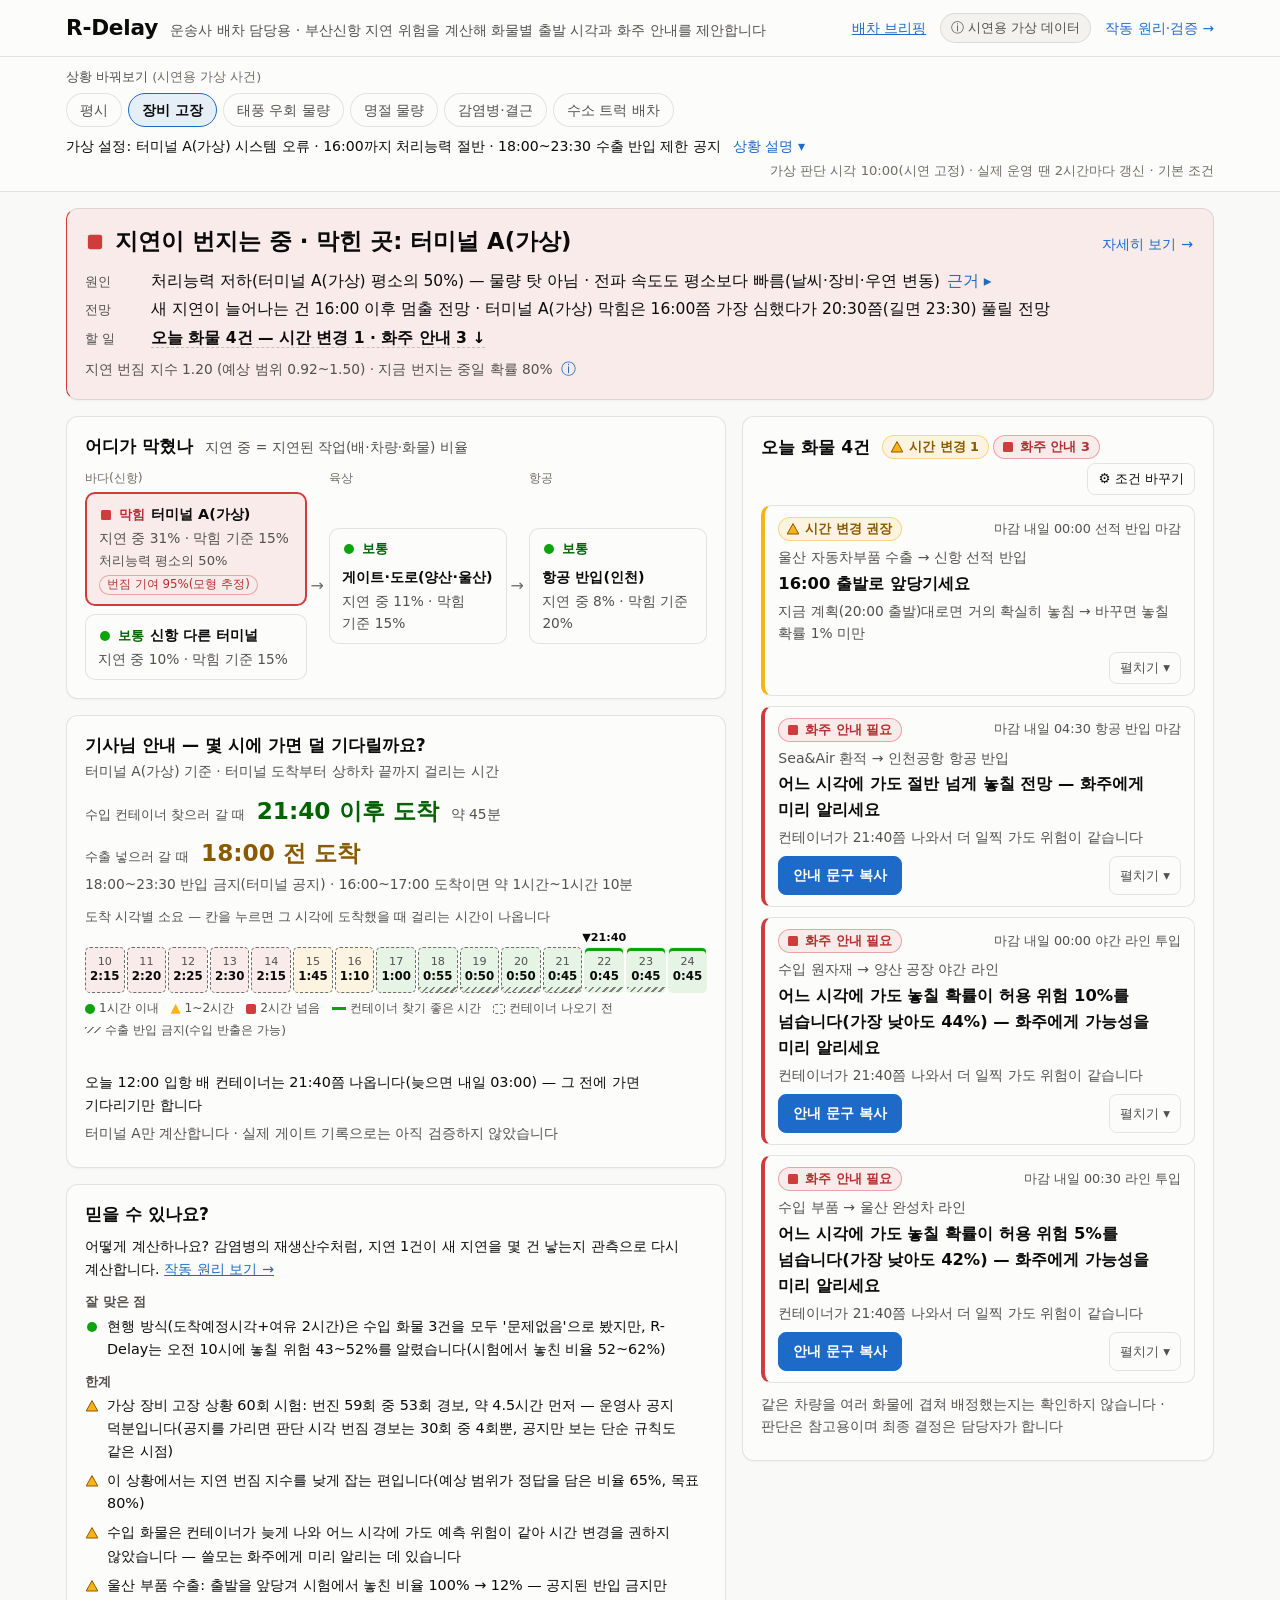
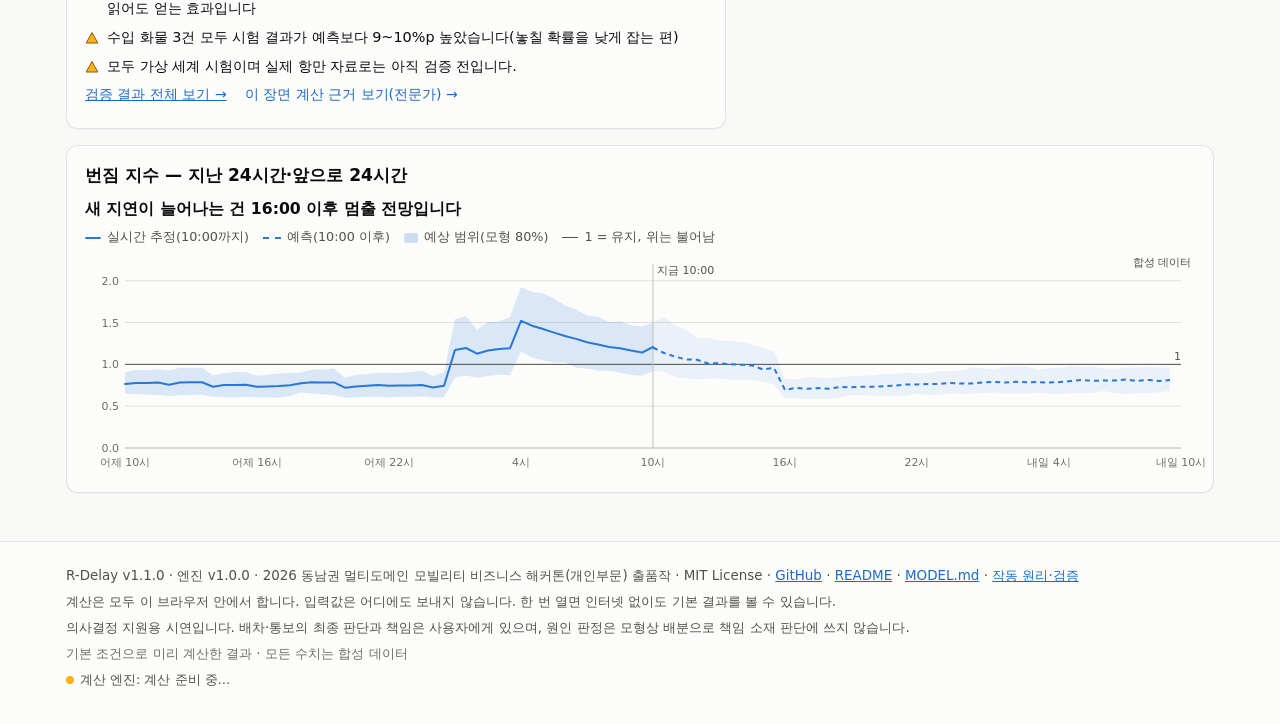
==== docs/analysis.html @ 1f019b72 "R-Delay 본선판 v2.0 최종 업로드 예선판(v0.1: 문서 생성기·FastAPI 시제품·산출물)을 본선판으로 바꿉니다. 예선판은 바로 앞 커밋(4791514)과 그 이전 기" ====
<!doctype html>
<html lang="ko">
<head>
  <meta charset="utf-8">
  <meta name="viewport" content="width=device-width, initial-scale=1">
  <title>R-Delay 분석 화면 · 부산신항 지연 조기경보</title>
  <meta name="description" content="부산신항 지연이 번지기 전에 화물별 출발 시각과 화주 안내를 정해 주는 개념검증 시연(합성 데이터).">
  <meta name="theme-color" content="#fcfcfb" media="(prefers-color-scheme: light)">
  <meta name="theme-color" content="#1a1a19" media="(prefers-color-scheme: dark)">
  <link rel="icon" href="assets/img/icon.svg" type="image/svg+xml">
  <link rel="stylesheet" href="assets/css/style.css?v=20261105a">
  <script>
    // 배포 직후 옛 서비스 워커가 옛 화면 파일을 섞어 주면 첫 화면이 비어 버린다. 첫 화면을 그리기 전에 화면 스크립트(assets/js)에서
    // 오류가 나면, 새 워커를 내려받는 중이면 자리 잡을 때까지(최대 30초), 아니면 4초 기다렸다가 한 번만 새로 고친다.
    // 새 워커가 자리 잡으면(controllerchange, 워커가 바뀔 때 한 번뿐) 다시 연다. 그래도 안 되면 안내 문구를 띄운다. app.js의 RELOAD_KEY와 같은 키.
    (function () {
      var KEY = "rdelay-reload-once", armed = false, root = document.documentElement;
      function go() { if (!root.dataset.ready) location.reload(); }
      function giveUp() {
        if (root.dataset.ready || document.querySelector("p.err")) return;
        var p = document.createElement("p");
        p.className = "err";
        p.dataset.guard = "1";
        p.textContent = "화면을 불러오지 못했습니다. 새로 고침해 보세요.";
        (document.querySelector("main .wrap") || document.body).prepend(p);
      }
      function retry() {
        if (armed || root.dataset.ready || !/^https?:$/.test(location.protocol)) return;
        armed = true;
        var sw = navigator.serviceWorker, first = false;
        if (sw) sw.addEventListener("controllerchange", go, { once: true });
        try { first = !sessionStorage.getItem(KEY); if (first) sessionStorage.setItem(KEY, "1"); } catch (e) { first = false; }
        if (!first) { setTimeout(giveUp, 8000); return; }
        var wait = function (ms) { setTimeout(go, ms); };
        if (sw && sw.getRegistration) {
          sw.getRegistration().then(function (reg) {
            if (!reg) return wait(4000);
            return reg.update().catch(function () {}).then(function () { wait(reg.installing || reg.waiting ? 30000 : 4000); });
          }).catch(function () { wait(4000); });
        } else wait(4000);
      }
      var APP = new URL("assets/js/", document.baseURI).href; // 이 사이트의 화면 스크립트만 본다(다른 출처·확장 기능 오류는 무시)
      function fromApp(s) { return (s || "").indexOf(APP) !== -1; }
      window.addEventListener("error", function (e) { if (fromApp(e.filename)) retry(); });
      // 모듈 파일을 받지 못한 실패는 script 요소에서만 나고 위로 올라오지 않으므로 캡처 단계에서 본다
      window.addEventListener("error", function (e) { var t = e.target; if (t && t.tagName === "SCRIPT" && fromApp(t.src)) retry(); }, true);
      window.addEventListener("unhandledrejection", function (e) { if (fromApp(e.reason && e.reason.stack)) retry(); });
    })();
  </script>
  <script type="module" src="assets/js/app.js?v=20261105a"></script>
</head>
<body>
<a class="skip" href="#status">본문으로 건너뛰기</a>
<header class="appbar">
  <div class="wrap">
    <div class="brand">
      <h1>R-Delay</h1>
      <p id="tagline">운송사 배차 담당용 · 부산신항 지연 위험을 계산해 화물별 출발 시각과 화주 안내를 제안합니다</p>
    </div>
    <div class="appbar-right">
      <a href="index.html">배차 브리핑</a>
      <button type="button" class="badge" id="about-btn" aria-haspopup="dialog">ⓘ 시연용 가상 데이터</button>
      <a id="method-link" href="method.html"><span class="long">작동 원리·검증</span><span class="short">원리</span> →</a>
    </div>
  </div>
</header>

<section id="scenario-bar" aria-label="시연 상황">
  <div class="wrap">
    <div class="sb-label">상황 바꿔보기 <span class="muted">(시연용 가상 사건)</span></div>
    <div id="scenario-chips" role="radiogroup" aria-label="시연 상황"></div>
    <div class="sb-line">
      <p id="scenario-line"></p>
      <button type="button" class="link" id="scenario-more" aria-expanded="false" aria-controls="scenario-summary">상황 설명 ▾</button>
      <span class="sb-meta"><span id="as-of"></span> · <span id="source-tag">기본 조건</span>
        <button type="button" class="link" id="reset-defaults" hidden>기본값으로 되돌리기</button></span>
    </div>
    <p id="scenario-summary" hidden></p>
  </div>
</section>

<nav id="jump" aria-label="빠른 이동">
  <div class="wrap">
    <a href="#scenario-bar" class="jump-scn" id="jump-scn" aria-label="상황 바꾸기">장비 고장</a>
    <a href="#status">지금 상황</a>
    <a href="#cargo">내 화물&nbsp;<span id="jump-n">4</span></a>
    <a href="#driver">기사님 안내</a>
    <button type="button" class="badge-mini" id="about-btn-m" aria-haspopup="dialog" aria-label="시연용 가상 데이터 안내">가상</button>
  </div>
</nav>

<main>
  <div class="wrap">
    <section id="status" class="card banner" data-level="good" aria-labelledby="status-title">
      <div class="banner-head">
        <h2 id="status-title"></h2>
        <button type="button" class="link" id="open-detail">자세히 보기 →</button>
      </div>
      <dl id="status-lines">
        <dt id="st-cause-dt">원인</dt><dd id="st-cause"></dd>
        <dt>전망</dt><dd id="st-outlook"></dd>
        <dt>할 일</dt><dd><a href="#cargo" id="st-todo"></a></dd>
      </dl>
      <p id="st-index"></p>
      <p id="rd-info-text" class="aside" hidden></p>
      <p class="aside" id="as-of-m"><span id="as-of-m-text"></span> <span id="src-m"></span> <button type="button" class="link" id="reset-defaults-m" hidden>기본값으로</button></p>
    </section>

    <div class="board">
      <section id="where" class="card" aria-labelledby="where-h">
        <div class="card-head">
          <h2 id="where-h">어디가 막혔나</h2>
          <p class="aside">지연 중 = 지연된 작업(배·차량·화물) 비율</p>
        </div>
        <div class="node-groups" aria-hidden="true"><span>바다(신항)</span><span>육상</span><span>항공</span></div>
        <ol id="node-strip"></ol>
      </section>

      <section id="cargo" class="card" aria-labelledby="cargo-h">
        <div class="card-head">
          <h2 id="cargo-h">오늘 화물 4건</h2>
          <div id="cargo-counts"></div>
          <button type="button" class="btn-ghost" id="open-settings" aria-haspopup="dialog">⚙ 조건 바꾸기</button>
        </div>
        <ol id="cargo-list"></ol>
        <p class="aside" id="cargo-foot">같은 차량을 여러 화물에 겹쳐 배정했는지는 확인하지 않습니다 · 판단은 참고용이며 최종 결정은 담당자가 합니다</p>
      </section>

      <section id="driver" class="card" aria-labelledby="driver-h">
        <div class="card-head">
          <h2 id="driver-h">기사님 안내 — 몇 시에 가면 덜 기다릴까요?</h2>
          <p class="aside">터미널 A(가상) 기준 · 터미널 도착부터 상하차 끝까지 걸리는 시간</p>
        </div>
        <p class="drv-warn" id="drv-warn" hidden></p>
        <div class="drv-big" id="drv-big"></div>
        <p class="drv-hint" id="drv-hint">도착 시각별 소요 — 칸을 누르면 그 시각에 도착했을 때 걸리는 시간이 나옵니다</p>
        <div id="drv-band" role="group" aria-label="도착 시각별 소요" aria-describedby="drv-best-sr"></div>
        <p class="drv-legend" aria-hidden="true">
          <span class="lg-lv"><i class="shape" data-level="good"></i>1시간 이내</span><span class="lg-lv"><i class="shape" data-level="warning"></i>1~2시간</span>
          <span class="lg-lv"><i class="shape" data-level="critical"></i>2시간 넘음</span><span id="lg-best" hidden><i class="uline"></i>컨테이너 찾기 좋은 시간</span>
          <span id="lg-early" hidden><i class="dim"></i>컨테이너 나오기 전</span><span id="lg-closed" hidden><i class="hatch"></i>수출 반입 금지(수입 반출은 가능)</span>
        </p>
        <p id="drv-readout"></p>
        <p id="drv-ready" class="drv-line"></p>
        <p class="aside" id="drv-foot">터미널 A만 계산합니다 · 실제 게이트 기록으로는 아직 검증하지 않았습니다</p>
        <span class="sr-only" id="drv-best-sr"></span>
      </section>

      <section id="trust" class="card" aria-labelledby="trust-h">
        <div class="card-head"><h2 id="trust-h">믿을 수 있나요?</h2></div>
        <p class="how">어떻게 계산하나요? 감염병의 재생산수처럼, 지연 1건이 새 지연을 몇 건 낳는지 관측으로 다시 계산합니다. <a href="method.html#overview">작동 원리 보기 →</a></p>
        <h3 class="trust-h" id="trust-good-h">잘 맞은 점</h3>
        <ul class="trust-list" id="trust-good" aria-labelledby="trust-good-h"></ul>
        <h3 class="trust-h" id="trust-lim-h">한계</h3>
        <ul class="trust-list" id="trust-limits" aria-labelledby="trust-lim-h"></ul>
        <p class="trust-links"><a href="method.html#valid">검증 결과 전체 보기 →</a> <button type="button" class="link" id="open-valid">이 장면 계산 근거 보기(전문가) →</button></p>
      </section>

      <section id="trend" class="card" aria-labelledby="trend-h">
        <div class="card-head"><h2 id="trend-h">번짐 지수 — 지난 24시간·앞으로 24시간</h2></div>
        <p class="answer" id="trend-line"></p>
        <div class="legend" id="trend-legend"></div>
        <div class="chart" id="trend-chart"></div>
      </section>
    </div>
  </div>
</main>

<footer>
  <div class="wrap">
    <p>R-Delay <span id="foot-ver">v1.1.0 · 엔진 v1.0.0</span> · 2026 동남권 멀티도메인 모빌리티 비즈니스 해커톤(개인부문) 출품작 · MIT License ·
      <a href="https://github.com/jaewansh/R-Delay">GitHub</a> · <a href="https://github.com/jaewansh/R-Delay#readme">README</a> ·
      <a href="https://github.com/jaewansh/R-Delay/blob/main/MODEL.md">MODEL.md</a> · <a href="method.html">작동 원리·검증</a></p>
    <p>계산은 모두 이 브라우저 안에서 합니다. 입력값은 어디에도 보내지 않습니다. 한 번 열면 인터넷 없이도 기본 결과를 볼 수 있습니다.</p>
    <p>의사결정 지원용 시연입니다. 배차·통보의 최종 판단과 책임은 사용자에게 있으며, 원인 판정은 모형상 배분으로 책임 소재 판단에 쓰지 않습니다.</p>
    <p id="build-info" class="muted"></p>
    <p class="muted engine-line"><span class="engine" id="engine" data-state="idle"><span class="dot" aria-hidden="true"></span><span id="engine-text">기본 결과</span></span></p>
  </div>
</footer>

<!-- 자세히 보기(연구·검증용 원자료) -->
<dialog id="detail" class="sheet" aria-labelledby="detail-h">
  <div class="sheet-head">
    <h2 id="detail-h">자세히 보기</h2>
    <button type="button" class="btn-ghost" data-close>닫기</button>
  </div>
  <p class="aside sheet-note">연구·검증용 원자료입니다. 메인 화면 문장은 반올림한 값입니다.</p>
  <div class="tabs" role="tablist" aria-label="자세히 보기 항목">
    <button type="button" role="tab" id="tab-trend" aria-controls="panel-trend" aria-selected="true">추이</button>
    <button type="button" role="tab" id="tab-nodes" aria-controls="panel-nodes" aria-selected="false" tabindex="-1">거점</button>
    <button type="button" role="tab" id="tab-cause" aria-controls="panel-cause" aria-selected="false" tabindex="-1">원인</button>
    <button type="button" role="tab" id="tab-network" aria-controls="panel-network" aria-selected="false" tabindex="-1">경로</button>
    <button type="button" role="tab" id="tab-queue" aria-controls="panel-queue" aria-selected="false" tabindex="-1">대기</button>
    <button type="button" role="tab" id="tab-obs" aria-controls="panel-obs" aria-selected="false" tabindex="-1">관측</button>
    <button type="button" role="tab" id="tab-valid" aria-controls="panel-valid" aria-selected="false" tabindex="-1">검증</button>
  </div>
  <div class="sheet-body">
    <section role="tabpanel" id="panel-trend" aria-labelledby="tab-trend">
      <h3>지연 번짐 지수: 지난 24시간과 앞으로 24시간</h3>
      <p class="aside">1보다 크면 지연 1건이 평균 1건 넘게 새 지연을 낳아 연쇄가 커집니다. 띠는 예상 범위(10번 중 8번)입니다.</p>
      <div class="checks">
        <label><input type="checkbox" id="show-smooth"> 사후 재추정(이후 관측까지 사용 · 운영 중엔 못 씀)</label>
        <label><input type="checkbox" id="show-truth"> 검증용 정답(가상 세계에서만 알 수 있는 값)</label>
      </div>
      <div class="legend" id="rd-legend"></div>
      <div class="chart" id="rd-chart"></div>
      <p class="aside" id="rd-caption" hidden></p>
    </section>
    <section role="tabpanel" id="panel-nodes" aria-labelledby="tab-nodes" hidden>
      <h3>거점별 지연 중인 작업 비율</h3>
      <p class="aside">지연 중인 작업(배·차량·화물)의 비율입니다. 가는 가로선은 막힘 기준, 띠는 예상 범위(10번 중 8번)입니다.</p>
      <div class="legend" id="nodes-legend"></div>
      <div class="grid-2" id="nodes-grid"></div>
    </section>
    <section role="tabpanel" id="panel-cause" aria-labelledby="tab-cause" hidden>
      <h3>만약 이 요인이 평소였다면?</h3>
      <p class="aside">요인을 하나씩 평소 값으로 되돌렸을 때의 지연 번짐 지수입니다. 점은 가운데 값, 가는 선은 예상 범위, 굵은 세로선은 1입니다.</p>
      <div id="factor-bars"></div>
      <ul class="aside plain" id="cause-notes"></ul>
      <details class="expert">
        <summary>민감도(전문가)</summary>
        <div class="table-wrap"><table id="cause-table"></table></div>
        <div class="table-wrap"><table id="xi-table"></table></div>
        <p class="aside">θ는 거점 규모 가정입니다. 육상·항공은 도메인 안에 거점이 하나라 θ의 영향이 해상 두 터미널에만 나타납니다.</p>
      </details>
    </section>
    <section role="tabpanel" id="panel-network" aria-labelledby="tab-network" hidden>
      <h3>연쇄 기여도</h3>
      <p class="aside">각 거점·연결이 지연 확산에 기여하는 몫(합계 1)입니다. 원의 크기는 거점 몫, 화살표 굵기는 거점 간 연결 몫입니다.</p>
      <p class="aside" id="self-share"></p>
      <p class="aside" id="where-note"></p>
      <div class="chart" id="net-chart"></div>
      <h4>거점별 기여 몫</h4>
      <div class="chart" id="share-chart"></div>
      <h4 id="amp-h">항공 반입 거점으로 번지는 지연(건)</h4>
      <p class="aside" id="amp-note"></p>
      <div class="chart" id="amp-chart"></div>
    </section>
    <section role="tabpanel" id="panel-queue" aria-labelledby="tab-queue" hidden>
      <h3>배가 부두 자리를 기다리는 시간</h3>
      <p class="aside">대상 선박이 들어올 때 앞에 있는 선박 수의 분포입니다. 계산 방법은 <a href="method.html#rules">작동 원리</a>에 있습니다.</p>
      <div class="chart" id="queue-chart"></div>
      <dl class="kv" id="queue-kv"></dl>
      <h3>도착 시각별 터미널 반출 소요</h3>
      <p class="aside">가운데 값과 예상 범위(10번 중 8번)입니다. 점은 덜 걸리는 시간입니다.</p>
      <div class="chart" id="gate-chart"></div>
    </section>
    <section role="tabpanel" id="panel-obs" aria-labelledby="tab-obs" hidden>
      <h3>관측 기록(2시간 간격)</h3>
      <p class="aside">관측이 들어올 때마다 계산 표본의 가중치를 고칩니다. 표본 상태(ESS)가 절반 아래로 떨어지면 표본을 다시 뽑습니다(재표본).</p>
      <div class="table-wrap"><table id="obs-table"></table></div>
    </section>
    <section role="tabpanel" id="panel-valid" aria-labelledby="tab-valid" hidden>
      <h3>이 장면 검증</h3>
      <p class="aside" id="truth-line"></p>
      <dl class="kv" id="valid-kv"></dl>
      <h4>계산 정보</h4>
      <dl class="kv" id="calc-info"></dl>
      <p><a href="method.html#valid">전체 검증은 작동 원리·검증 페이지 →</a></p>
    </section>
  </div>
</dialog>

<!-- 조건 바꾸기 -->
<dialog id="settings" class="sheet" aria-labelledby="settings-h">
  <div class="sheet-head">
    <h2 id="settings-h">조건 바꾸기</h2>
    <button type="button" class="btn-ghost" data-close>닫기</button>
  </div>
  <div class="sheet-body">
    <p class="aside">처음 한 번 계산 엔진(약 8MB)을 내려받습니다. 그 뒤엔 인터넷 없이도 작동합니다. 값을 바꾼 뒤 아래 버튼을 누르면 이 브라우저에서 다시 계산합니다.</p>
    <p class="engine-line" id="settings-engine"></p>
    <div id="cargo-sets"></div>
    <fieldset class="fleet">
      <legend>차량</legend>
      <label><input type="radio" name="fleet" id="fleet-0" value="0" checked> 디젤만</label>
      <label><input type="radio" name="fleet" id="fleet-1" value="1"> 디젤 + 수소 트럭 비교</label>
    </fieldset>
    <details id="expert">
      <summary>전문가 설정</summary>
      <div class="adv-row">
        <div class="field range"><label for="kappa">거점 간 연결 강도 κ</label>
          <div class="row"><input type="range" id="kappa" min="0" max="2" step="0.1" value="1"><output id="kappa-out" for="kappa">1.0</output></div></div>
        <div class="field"><label for="particles">계산 표본 수(입자)</label>
          <select id="particles"><option>128</option><option>256</option><option selected>512</option><option>1024</option></select></div>
        <div class="field"><label for="world">가상 세계 번호</label><input type="number" id="world" value="20261108" min="1" step="1"></div>
        <div class="field"><label for="seed">추정 난수 시드</label><input type="number" id="seed" value="20261108" min="1" step="1"></div>
      </div>
      <p class="aside">가상 세계 번호를 바꾸면 같은 사건 설정에서 물동량·참 경로·관측이 다른 ‘다른 현실’이 만들어집니다. 추정 난수 시드는 같은 현실에서 추정만 다시 합니다.</p>
    </details>
    <div class="sheet-actions">
      <button type="button" class="primary" id="run-btn">이 조건으로 다시 계산</button>
      <button type="button" class="btn-ghost" id="reset-btn">기본값으로</button>
    </div>
  </div>
</dialog>

<!-- 가상 데이터 안내 -->
<dialog id="about" class="modal" aria-labelledby="about-h">
  <h2 id="about-h">시연용 가상 데이터</h2>
  <p><b>합성 데이터 개념검증(TRL 3 수준)입니다.</b> 실데이터는 아직 연동하지 않았습니다. 화면의 수치는 공개 보도로 확인한 사건 유형(장비 고장, 우회 물량, 명절 물량, 인력 결근)을 본뜬 합성 자료로 계산했으며, 특정 터미널·기업의 자료나 판정이 아닙니다(터미널 이름은 가상). 판단은 의사결정 지원용이고 최종 결정과 책임은 사용자에게 있습니다.</p>
  <p class="aside">엔진 <span id="about-ver">v1.0.0</span> · <a href="method.html">작동 원리·검증 보기 →</a></p>
  <div class="sheet-actions"><button type="button" class="primary" data-close autofocus>확인</button></div>
</dialog>

<div id="toast" role="status" aria-live="polite" hidden></div>
<p class="sr-only" id="sr-live" aria-live="polite"></p>
<noscript><p class="wrap err">이 시연은 JavaScript가 필요합니다.</p></noscript>
</body>
</html>
---- docs/assets/css/style.css ----
/* R-Delay 상황판. 색은 역할 토큰으로만 쓴다(라이트/다크 각각 선택된 값). 상태는 모양+단어+색을 함께 쓴다. */
:root {
  color-scheme: light;
  --page: #f9f9f7;
  --surface: #fcfcfb;
  --surface-2: #f3f2ef;
  --ink: #0b0b0b;
  --ink-2: #52514e;
  --muted: #6f6d68;
  --grid: #e1e0d9;
  --axis: #c3c2b7;
  --border: rgba(11, 11, 11, 0.10);
  --accent: #1d6ac8;          /* 링크·선택 표시(대비 4.5:1 이상) */
  --accent-strong: #1d6ac8;   /* 주 버튼 바탕(흰 글자 대비 4.5:1 이상) */
  --accent-wash: rgba(42, 120, 214, 0.10);
  --s1: #2a78d6;   /* 터미널 A(가상) */
  --s2: #eb6834;   /* 신항 다른 터미널 */
  --s3: #1baf7a;   /* 게이트·도로 */
  --s4: #eda100;   /* 항공 반입 */
  --smooth: #6250d6;
  --truth: #898781;
  --good: #0ca30c;
  --warning: #fab219;
  --serious: #ec835a;
  --critical: #d03b3b;
  --hold: #6f6d68;
  --good-text: #006300;
  --warning-text: #8a5a00;
  --serious-text: #a8461c;
  --critical-text: #b42f2f;
  --hold-text: #52514e;
  --shadow: 0 1px 2px rgba(11, 11, 11, 0.04);
  --radius: 12px;
  --font: system-ui, -apple-system, "Apple SD Gothic Neo", "Malgun Gothic", "Segoe UI", sans-serif;
}
@media (prefers-color-scheme: dark) {
  :root:where(:not([data-theme="light"])) {
    color-scheme: dark;
    --page: #0d0d0d;
    --surface: #1a1a19;
    --surface-2: #232321;
    --ink: #f0efec;
    --ink-2: #c3c2b7;
    --muted: #9a988f;
    --grid: #2c2c2a;
    --axis: #383835;
    --border: rgba(255, 255, 255, 0.10);
    --accent: #6aa6ef;
    --accent-strong: #2a6fc4;
    --accent-wash: rgba(57, 135, 229, 0.16);
    --s1: #3987e5;
    --s2: #d95926;
    --s3: #199e70;
    --s4: #c98500;
    --smooth: #9085e9;
    --truth: #898781;
    --hold: #9a988f;
    --good-text: #3cc13c;
    --warning-text: #fab219;
    --serious-text: #ec835a;
    --critical-text: #e66767;
    --hold-text: #c3c2b7;
    --shadow: none;
  }
}
:root[data-theme="dark"] {
  color-scheme: dark;
  --page: #0d0d0d;
  --surface: #1a1a19;
  --surface-2: #232321;
  --ink: #f0efec;
  --ink-2: #c3c2b7;
  --muted: #9a988f;
  --grid: #2c2c2a;
  --axis: #383835;
  --border: rgba(255, 255, 255, 0.10);
  --accent: #6aa6ef;
  --accent-strong: #2a6fc4;
  --accent-wash: rgba(57, 135, 229, 0.16);
  --s1: #3987e5;
  --s2: #d95926;
  --s3: #199e70;
  --s4: #c98500;
  --smooth: #9085e9;
  --truth: #898781;
  --hold: #9a988f;
  --good-text: #3cc13c;
  --warning-text: #fab219;
  --serious-text: #ec835a;
  --critical-text: #e66767;
  --hold-text: #c3c2b7;
  --shadow: none;
}
:root {
  --tint-good: color-mix(in srgb, var(--good) 9%, var(--surface));
  --tint-warning: color-mix(in srgb, var(--warning) 12%, var(--surface));
  --tint-serious: color-mix(in srgb, var(--serious) 11%, var(--surface));
  --tint-critical: color-mix(in srgb, var(--critical) 9%, var(--surface));
  --tint-hold: color-mix(in srgb, var(--hold) 10%, var(--surface));
}

* { box-sizing: border-box; }
[hidden] { display: none !important; }
html { -webkit-text-size-adjust: 100%; scroll-behavior: smooth; scroll-padding-top: 72px; }
body {
  margin: 0;
  background: var(--page);
  color: var(--ink);
  font-family: var(--font);
  font-size: 15px;
  line-height: 1.6;
  word-break: keep-all;
  overflow-wrap: break-word;
}
a { color: var(--accent); }
h1, h2, h3, h4 { line-height: 1.3; margin: 0; }
h2 { font-size: 1.07rem; font-weight: 650; }
h3 { font-size: 0.95rem; font-weight: 650; }
h4 { font-size: 0.9rem; font-weight: 650; margin-top: 14px; }
p { margin: 0.35em 0; }
.muted { color: var(--muted); }
.aside, small, .note { color: var(--ink-2); font-size: 0.86rem; }
.aside.block { display: block; margin-top: 2px; }
.wrap { max-width: 1180px; margin: 0 auto; padding: 0 16px; }
.sr-only { position: absolute !important; width: 1px; height: 1px; padding: 0; margin: -1px; overflow: hidden; clip: rect(0 0 0 0); white-space: nowrap; border: 0; }
.skip { position: absolute; left: -999px; top: 8px; z-index: 50; background: var(--surface); padding: 6px 10px; border-radius: 8px; }
.skip:focus { left: 8px; }
ul.plain { list-style: none; padding: 0; margin: 4px 0; }
.err { color: var(--critical-text); font-size: 0.9rem; }
.tag { display: inline-block; font-size: 0.74rem; line-height: 1.5; padding: 0 7px; border-radius: 999px; border: 1px solid var(--border); color: var(--ink-2); background: var(--surface-2); white-space: nowrap; }
.tag.origin { border-color: color-mix(in srgb, var(--critical) 40%, transparent); color: var(--critical-text); background: var(--tint-critical); }

/* 버튼 */
button { font: inherit; font-size: 0.9rem; cursor: pointer; border-radius: 8px; padding: 7px 14px; min-height: 36px; border: 1px solid var(--border); background: var(--surface); color: var(--ink); }
button.primary { background: var(--accent-strong); border-color: var(--accent-strong); color: #fff; font-weight: 650; }
button.btn-ghost { background: transparent; }
button.link { border: 0; background: none; padding: 0 2px; min-height: 0; color: var(--accent); font-size: inherit; }
button.link:hover { text-decoration: underline; }
button:disabled { opacity: 0.55; cursor: progress; }
button:focus-visible, select:focus-visible, input:focus-visible, a:focus-visible, textarea:focus-visible, summary:focus-visible { outline: 2px solid var(--accent); outline-offset: 2px; }

/* 모양 아이콘 */
.shape-ic { width: 14px; height: 14px; flex: none; vertical-align: -2px; }
.shape-ic[data-level="good"] { fill: var(--good); }
.shape-ic[data-level="warning"] { fill: var(--warning); stroke: var(--warning-text); stroke-width: 1; stroke-linejoin: round; }
.shape-ic[data-level="serious"] { fill: var(--serious); }
.shape-ic[data-level="critical"] { fill: var(--critical); }
.shape-ic[data-level="hold"] .ring { fill: none; stroke: var(--hold); stroke-width: 1.4; stroke-dasharray: 2.2 1.6; }
.shape-ic[data-level="hold"] text { fill: var(--hold-text); font-family: var(--font); }

/* 알약 */
.pill { display: inline-flex; align-items: center; gap: 5px; font-size: 0.8rem; font-weight: 650; line-height: 1.4; padding: 2px 9px 2px 7px; border-radius: 999px; border: 1px solid var(--border); white-space: nowrap; }
.pill[data-level="good"] { background: var(--tint-good); color: var(--good-text); border-color: color-mix(in srgb, var(--good) 35%, transparent); }
.pill[data-level="warning"] { background: var(--tint-warning); color: var(--warning-text); border-color: color-mix(in srgb, var(--warning) 45%, transparent); }
.pill[data-level="serious"] { background: var(--tint-serious); color: var(--serious-text); border-color: color-mix(in srgb, var(--serious) 45%, transparent); }
.pill[data-level="critical"] { background: var(--tint-critical); color: var(--critical-text); border-color: color-mix(in srgb, var(--critical) 40%, transparent); }
.pill[data-level="hold"] { background: var(--tint-hold); color: var(--hold-text); border-style: dashed; border-color: var(--hold); }

/* 상단 바 */
.appbar { background: var(--surface); border-bottom: 1px solid var(--border); position: sticky; top: 0; z-index: 30; }
.appbar .wrap { display: flex; align-items: center; justify-content: space-between; gap: 6px 16px; min-height: 56px; flex-wrap: wrap; padding-top: 6px; padding-bottom: 6px; }
.brand { display: flex; align-items: baseline; gap: 12px; min-width: 0; }
.brand h1 { font-size: 1.35rem; letter-spacing: -0.01em; white-space: nowrap; }
#tagline { color: var(--ink-2); font-size: 0.9rem; margin: 0; }
.appbar-right { display: flex; align-items: center; gap: 6px 14px; flex-wrap: wrap; font-size: 0.86rem; }
.badge { font-size: 0.8rem; min-height: 30px; padding: 3px 10px; border-radius: 999px; background: var(--surface-2); color: var(--ink-2); border: 1px solid var(--border); white-space: nowrap; }
#method-link { white-space: nowrap; text-decoration: none; }
#method-link:hover { text-decoration: underline; }
#method-link .short { display: none; }
.engine { display: inline-flex; align-items: center; gap: 6px; color: var(--ink-2); font-size: 0.8rem; }
.engine .dot { width: 8px; height: 8px; border-radius: 50%; background: var(--axis); flex: none; }
.engine[data-state="loading"] .dot { background: var(--warning); }
.engine[data-state="ready"] .dot { background: var(--good); }
.engine[data-state="failed"] .dot { background: var(--critical); }

/* 상황 바꿔보기 */
#scenario-bar { background: var(--surface); border-bottom: 1px solid var(--border); }
#scenario-bar .wrap { padding-top: 10px; padding-bottom: 10px; }
.sb-label { font-size: 0.8rem; color: var(--ink-2); margin-bottom: 6px; }
#scenario-chips { display: flex; flex-wrap: wrap; gap: 6px; }
.chip { min-height: 34px; padding: 4px 13px; border-radius: 999px; font-size: 0.88rem; background: var(--surface); color: var(--ink-2); }
.chip[aria-checked="true"] { border-color: var(--accent); background: var(--accent-wash); color: var(--ink); font-weight: 650; }
.chip:hover { border-color: var(--axis); }
.sb-line { display: flex; flex-wrap: wrap; align-items: baseline; gap: 2px 10px; margin-top: 8px; font-size: 0.88rem; }
#scenario-line { margin: 0; color: var(--ink); }
.sb-meta { margin-left: auto; color: var(--muted); font-size: 0.82rem; }
#scenario-summary { font-size: 0.86rem; color: var(--ink-2); margin: 6px 0 0; }

/* 모바일 이동 바 */
#jump { display: none; }

/* 본문 */
main .wrap { padding-top: 16px; padding-bottom: 32px; }
section.card {
  background: var(--surface); border: 1px solid var(--border); border-radius: var(--radius);
  box-shadow: var(--shadow); padding: 18px; margin-bottom: 16px; min-width: 0;
  transition: opacity 0.2s, background-color 1s;
}
.busy #status, .busy #cargo, .busy #driver { opacity: 0.55; }
section.card.flash { background-color: var(--accent-wash); transition: none; }
.card-head { display: flex; flex-wrap: wrap; align-items: baseline; gap: 4px 12px; margin-bottom: 10px; }
.card-head .aside { margin: 0; }
.answer { font-size: 0.98rem; font-weight: 650; margin: 0 0 6px; }

/* 상태 배너 */
.banner { position: relative; border-left: 6px solid var(--good); background: var(--tint-good); }
.banner[data-level="warning"] { border-left-color: var(--warning); background: var(--tint-warning); }
.banner[data-level="serious"] { border-left-color: var(--serious); background: var(--tint-serious); }
.banner[data-level="critical"] { border-left-color: var(--critical); background: var(--tint-critical); }
.banner-head { display: flex; align-items: flex-start; justify-content: space-between; gap: 8px 16px; }
#status-title { font-size: 1.42rem; font-weight: 650; display: flex; flex-wrap: wrap; align-items: center; gap: 6px 10px; }
#status-title .shape-ic { width: 20px; height: 20px; }
#status-title .pill { font-size: 0.8rem; }
#open-detail { white-space: nowrap; font-size: 0.9rem; margin-top: 6px; }
#status-lines { display: grid; grid-template-columns: 56px minmax(0, 1fr); gap: 4px 10px; margin: 12px 0 6px; }
#status-lines dt { color: var(--ink-2); font-size: 0.82rem; padding-top: 2px; }
#status-lines dd { margin: 0; font-size: 0.97rem; }
#status-lines dd .shape-ic { margin-right: 5px; }
.hold-text { color: var(--hold-text); }
#st-todo { color: var(--ink); font-weight: 650; text-decoration: none; border-bottom: 1px dashed var(--axis); }
#st-todo:hover { border-bottom-style: solid; }
#st-index { font-size: 0.86rem; color: var(--ink-2); margin: 6px 0 0; font-variant-numeric: tabular-nums; }
#st-index .short { display: none; }
.info { border: 0; background: none; color: var(--accent); padding: 0 4px; min-height: 0; font-size: 0.95rem; }
#as-of-m { display: none; }

/* 데스크톱 격자 */
.board { display: grid; grid-template-columns: minmax(0, 1fr); gap: 0 16px; }
@media (min-width: 1024px) {
  .board { grid-template-columns: minmax(0, 7fr) minmax(0, 5fr); grid-template-areas: "where cargo" "driver cargo" "trust cargo" "trend trend"; grid-template-rows: auto auto 1fr auto; }
  #where { grid-area: where; } #cargo { grid-area: cargo; align-self: start; } #driver { grid-area: driver; }
  #trust { grid-area: trust; align-self: start; } #trend { grid-area: trend; }
}

/* 어디가 막혔나 */
.node-groups { display: none; }
#node-strip { list-style: none; padding: 0; margin: 0; }
#node-strip .node { display: grid; gap: 1px; width: 100%; text-align: left; padding: 9px 12px; border-radius: 10px; background: var(--surface); }
#node-strip li[data-state="jam"] .node { border: 2px solid var(--critical); background: var(--tint-critical); }
#node-strip li[data-state="watch"] .node { border-color: color-mix(in srgb, var(--warning) 60%, transparent); background: var(--tint-warning); }
.node .n1 { display: flex; align-items: center; gap: 6px; flex-wrap: wrap; }
.node .word { font-size: 0.84rem; }
li[data-state="jam"] .word { color: var(--critical-text); }
li[data-state="watch"] .word { color: var(--warning-text); }
li[data-state="ok"] .word { color: var(--good-text); }
.node .name { font-weight: 650; }
.node .n2 { font-size: 0.86rem; color: var(--ink-2); font-variant-numeric: tabular-nums; }
.node .n3 { font-size: 0.82rem; color: var(--ink-2); }
.node .tag { justify-self: start; margin-top: 3px; }
#where-note { margin-top: 10px; }
@media (min-width: 600px) {
  .node-groups { display: grid; grid-template-columns: 1.25fr 1fr 1fr; gap: 0 22px; font-size: 0.78rem; color: var(--muted); margin-bottom: 4px; }
  #node-strip { display: grid; grid-template-columns: 1.25fr 1fr 1fr; grid-template-rows: auto auto; gap: 8px 22px; }
  #node-strip li[data-id="AT"] { grid-column: 1; grid-row: 1; }
  #node-strip li[data-id="PN"] { grid-column: 1; grid-row: 2; }
  #node-strip li[data-id="L"] { grid-column: 2; grid-row: 1 / span 2; align-self: center; position: relative; }
  #node-strip li[data-id="A"] { grid-column: 3; grid-row: 1 / span 2; align-self: center; position: relative; }
  #node-strip li[data-id="L"]::before, #node-strip li[data-id="A"]::before {
    content: "→"; position: absolute; left: -19px; top: 50%; transform: translateY(-50%); color: var(--muted); font-size: 1rem;
  }
}
@media (max-width: 599px) {
  #node-strip { display: grid; gap: 6px; border-left: 2px solid var(--grid); padding-left: 8px; }
}

/* 오늘 화물 */
#cargo .card-head { align-items: center; }
#cargo-counts { display: flex; flex-wrap: wrap; gap: 4px; }
#open-settings { margin-left: auto; min-height: 32px; padding: 4px 10px; font-size: 0.84rem; }
#cargo-list { list-style: none; padding: 0; margin: 0; display: grid; gap: 10px; }
.cargo-card { border: 1px solid var(--border); border-left: 4px solid var(--good); border-radius: 10px; padding: 11px 13px; background: var(--surface); }
.cargo-card[data-level="warning"] { border-left-color: var(--warning); }
.cargo-card[data-level="critical"] { border-left-color: var(--critical); }
.cargo-card[data-level="hold"] { border-left-color: var(--hold); border-left-style: dashed; }
.cc-head { display: flex; align-items: center; justify-content: space-between; gap: 6px 10px; flex-wrap: wrap; }
.deadline { font-size: 0.8rem; color: var(--ink-2); white-space: nowrap; }
.cc-label { margin: 5px 0 0; font-size: 0.88rem; color: var(--ink-2); }
.action { margin: 2px 0 0; font-size: 1.02rem; font-weight: 650; }
.reason { margin: 3px 0 0; font-size: 0.86rem; color: var(--ink-2); }
.extra { margin: 3px 0 0; font-size: 0.82rem; color: var(--ink-2); }
.cc-btns { display: flex; flex-wrap: wrap; gap: 6px; justify-content: flex-end; margin-top: 8px; }
.cc-btns .primary { margin-right: auto; }
.expand { background: transparent; color: var(--ink-2); font-size: 0.84rem; min-height: 32px; padding: 4px 10px; }
#cargo-foot { margin-top: 10px; }
.cargo-detail { border-top: 1px solid var(--grid); margin-top: 10px; padding-top: 10px; display: grid; gap: 6px; }
.cargo-detail h3 { margin-top: 6px; }
.why li { font-size: 0.88rem; padding-left: 12px; position: relative; margin: 2px 0; }
.why li::before { content: "·"; position: absolute; left: 2px; color: var(--muted); }
ul.options { list-style: none; padding: 0; margin: 0; display: grid; gap: 4px; }
ul.options li { padding: 7px 8px; border-radius: 8px; border: 1px solid transparent; }
ul.options li.chosen { border-color: var(--accent); background: var(--accent-wash); }
ul.options li.infeasible { color: var(--muted); }
.o-top { display: flex; flex-wrap: wrap; align-items: center; gap: 4px 8px; font-size: 0.9rem; }
.o-name { font-weight: 650; font-variant-numeric: tabular-nums; }
.o-status { margin-left: auto; font-size: 0.8rem; color: var(--ink-2); }
.o-status.rec { color: var(--accent); font-weight: 650; }
.o-text { font-size: 0.86rem; font-variant-numeric: tabular-nums; }
.o-sub { font-size: 0.8rem; color: var(--ink-2); }
.riskbar { position: relative; height: 8px; background: var(--grid); border-radius: 4px; margin: 6px 0 4px; }
.riskbar .fill, .riskbar .fill-upper { position: absolute; left: 0; top: 0; bottom: 0; border-radius: 4px; background: var(--ink-2); }
.riskbar .fill-upper { opacity: 0.3; }
.riskbar.danger .fill, .riskbar.danger .fill-upper { background: var(--critical); }
.riskbar .eps { position: absolute; top: -3px; bottom: -3px; width: 2px; background: var(--ink); border-radius: 1px; }
.riskbar .eps-label { position: absolute; top: -18px; transform: translateX(-50%); font-size: 0.72rem; color: var(--ink-2); white-space: nowrap; }
ul.options li:first-child .riskbar { margin-top: 20px; }
.note-box { background: var(--surface-2); border-radius: 8px; padding: 8px 10px; font-size: 0.86rem; color: var(--ink-2); }
.notice-text { width: 100%; font: inherit; font-size: 0.88rem; color: var(--ink); background: var(--surface-2); border: 1px solid var(--border); border-radius: 8px; padding: 8px 10px; resize: vertical; }
button.wide { width: 100%; min-height: 44px; }
details.raw { font-size: 0.78rem; color: var(--muted); }
details.raw summary { cursor: pointer; }

/* 기사님 안내 */
.drv-big { display: grid; gap: 4px; margin: 2px 0 12px; }
.drv-row { display: flex; flex-wrap: wrap; align-items: baseline; gap: 2px 12px; }
.drv-label { font-size: 0.82rem; color: var(--ink-2); min-width: 104px; }
.drv-value { font-size: 1.45rem; font-weight: 650; font-variant-numeric: tabular-nums; }
.drv-row.best .drv-value { color: var(--good-text); }
.drv-sub { font-size: 0.86rem; color: var(--ink-2); }
.drv-warn { background: var(--tint-critical); border: 1px solid color-mix(in srgb, var(--critical) 35%, transparent); color: var(--critical-text); border-radius: 8px; padding: 6px 10px; font-size: 0.88rem; font-weight: 650; margin: 0 0 8px; }
.drv-flat { font-size: 1.05rem; font-weight: 650; margin: 0; }
.drv-row.warn .drv-value { color: var(--warning-text); }
.drv-hint { font-size: 0.8rem; color: var(--ink-2); margin: 10px 0 0; }
#drv-band { position: relative; display: grid; grid-template-columns: repeat(15, minmax(0, 1fr)); gap: 2px; margin-top: 20px; }
#drv-band .cell { position: relative; min-height: 46px; padding: 2px 0 4px; border-radius: 5px; display: grid; justify-items: center; align-content: center; gap: 0; border: 1px solid transparent; font-variant-numeric: tabular-nums; color: var(--ink); line-height: 1.25; }
#drv-band .cell .h { font-size: 0.7rem; color: var(--ink-2); }
#drv-band .cell .dur { font-size: 0.74rem; font-weight: 600; }
#drv-band .cell .shape-ic { width: 9px; height: 9px; }
#drv-band .cell[data-level="good"] { background: var(--tint-good); }
#drv-band .cell[data-level="warning"] { background: var(--tint-warning); }
#drv-band .cell[data-level="critical"] { background: var(--tint-critical); }
#drv-band .cell[data-level="flat"] { background: var(--surface-2); }
/* 컨테이너가 나오기 전 칸: 소요 색과 글자는 그대로 두고 점선 테두리로만 구분한다 */
#drv-band .cell.early { border: 1px dashed var(--muted); }
#drv-band .cell.closed::after { content: ""; position: absolute; left: 0; right: 0; bottom: 0; height: 5px; border-radius: 0 0 5px 5px; background: repeating-linear-gradient(135deg, color-mix(in srgb, var(--ink-2) 70%, transparent) 0 2px, transparent 2px 5px); }
#drv-band .cell.best { box-shadow: inset 0 3px 0 var(--good); }
#drv-band .cell[aria-pressed="true"] { outline: 2px solid var(--ink); outline-offset: 0; z-index: 2; }
#drv-band .cell:focus-visible { outline: 2px solid var(--accent); outline-offset: 1px; z-index: 3; }
#drv-band .ready-tag { position: absolute; top: -17px; left: 50%; transform: translateX(-50%); font-size: 0.7rem; font-weight: 650; color: var(--ink); white-space: nowrap; pointer-events: none; }
.drv-legend { display: flex; flex-wrap: wrap; gap: 2px 12px; font-size: 0.76rem; color: var(--ink-2); margin: 6px 0; }
.drv-legend span { display: inline-flex; align-items: center; gap: 4px; }
.drv-legend .shape { width: 10px; height: 10px; display: inline-block; border-radius: 2px; }
.drv-legend .shape[data-level="good"] { background: var(--good); border-radius: 50%; }
.drv-legend .shape[data-level="warning"] { background: var(--warning); clip-path: polygon(50% 0, 100% 100%, 0 100%); border-radius: 0; }
.drv-legend .shape[data-level="critical"] { background: var(--critical); }
.drv-legend .uline { width: 14px; height: 3px; background: var(--good); display: inline-block; }
.drv-legend .dim { width: 12px; height: 10px; display: inline-block; border-radius: 2px; background: transparent; border: 1px dashed var(--muted); }
.drv-legend .hatch { width: 16px; height: 6px; display: inline-block; background: repeating-linear-gradient(135deg, color-mix(in srgb, var(--ink-2) 70%, transparent) 0 2px, transparent 2px 5px); }
#drv-readout { font-size: 0.88rem; font-weight: 650; min-height: 1.5em; margin: 4px 0; }
.drv-line { font-size: 0.9rem; margin: 4px 0; }

/* 앞으로 24시간 */
.chart { position: relative; width: 100%; }
.chart svg { display: block; width: 100%; height: auto; overflow: visible; }
.chart text { font-family: var(--font); }
.legend { display: flex; flex-wrap: wrap; gap: 4px 14px; font-size: 0.8rem; color: var(--ink-2); margin: 4px 0 6px; }
.legend .key { display: inline-flex; align-items: center; gap: 6px; }
.legend .line { width: 16px; height: 2px; border-radius: 1px; display: inline-block; }
.legend .band { width: 14px; height: 10px; border-radius: 2px; display: inline-block; }
.legend .rule { width: 16px; height: 0; border-top: 1px solid var(--ink-2); display: inline-block; }
.legend .dash { width: 18px; height: 0; border-top: 2px dashed var(--s1); display: inline-block; }
.tooltip {
  position: absolute; pointer-events: none; z-index: 5;
  background: var(--surface); color: var(--ink); border: 1px solid var(--border);
  border-radius: 8px; padding: 6px 9px; font-size: 0.8rem; line-height: 1.45;
  box-shadow: 0 4px 14px rgba(0, 0, 0, 0.12); min-width: 140px; white-space: nowrap;
}
.tooltip .t { color: var(--ink-2); margin-bottom: 2px; }
.tooltip .r { display: flex; align-items: center; gap: 6px; }
.tooltip .r .k { width: 12px; height: 2px; border-radius: 1px; flex: none; }
.tooltip .r b { font-variant-numeric: tabular-nums; min-width: 3.5em; }

/* 믿을 수 있나요? */
.how { font-size: 0.9rem; }
.trust-h { font-size: 0.84rem; color: var(--ink-2); margin: 12px 0 4px; }
.trust-list { list-style: none; padding: 0; margin: 0; display: grid; gap: 6px; }
.trust-list li { display: flex; gap: 8px; align-items: flex-start; font-size: 0.9rem; }
.trust-list li .shape-ic { margin-top: 5px; }
.trust-links { display: flex; flex-wrap: wrap; gap: 4px 16px; font-size: 0.88rem; }

/* 바닥글 */
footer { border-top: 1px solid var(--border); background: var(--surface); }
footer .wrap { padding-top: 18px; padding-bottom: 28px; font-size: 0.84rem; color: var(--ink-2); }


/* 서랍·시트·안내 */
dialog { color: var(--ink); background: var(--surface); border: 1px solid var(--border); padding: 0; }
dialog::backdrop { background: rgba(0, 0, 0, 0.38); }
dialog.sheet { margin: 0 0 0 auto; width: min(680px, 100vw); max-width: 100vw; height: 100dvh; max-height: 100dvh; border-radius: 0; border-width: 0 0 0 1px; display: none; flex-direction: column; }
dialog.sheet[open] { display: flex; }
.sheet-head { display: flex; align-items: center; justify-content: space-between; gap: 10px; padding: 12px 18px; border-bottom: 1px solid var(--border); position: sticky; top: 0; background: var(--surface); z-index: 2; }
.sheet-note { padding: 8px 18px 0; margin: 0; }
.sheet-body { padding: 12px 18px 28px; overflow-y: auto; flex: 1; }
.sheet-body section > h3 { margin: 4px 0 2px; }
.tabs { display: flex; gap: 2px; padding: 8px 14px 0; border-bottom: 1px solid var(--border); overflow-x: auto; scrollbar-width: thin; }
.tabs [role="tab"] { border: 0; border-bottom: 2px solid transparent; border-radius: 0; background: none; color: var(--ink-2); padding: 6px 10px; min-height: 40px; white-space: nowrap; }
.tabs [role="tab"][aria-selected="true"] { color: var(--ink); border-bottom-color: var(--accent); font-weight: 650; }
.checks { display: flex; flex-wrap: wrap; gap: 4px 16px; font-size: 0.84rem; color: var(--ink-2); margin: 6px 0; }
.grid-2 { display: grid; grid-template-columns: repeat(2, minmax(0, 1fr)); gap: 14px; }
@media (max-width: 640px) { .grid-2 { grid-template-columns: minmax(0, 1fr); } }
.mini h4 { margin-top: 4px; }
.mini .now { font-size: 0.78rem; color: var(--ink-2); }
details.expert { margin-top: 12px; }
details summary { cursor: pointer; color: var(--ink-2); font-size: 0.9rem; }
.kv { display: grid; grid-template-columns: max-content minmax(0, 1fr); gap: 4px 14px; font-size: 0.88rem; margin: 8px 0; }
.kv dt { color: var(--ink-2); }
.kv dd { margin: 0; font-variant-numeric: tabular-nums; }
/* 휴대폰: 긴 이름표가 값 칸을 밀어내지 않게 이름표 아래에 값을 둔다 */
@media (max-width: 599px) { .kv { grid-template-columns: minmax(0, 1fr); gap: 0; } .kv dd { margin: 0 0 8px; } }
dialog.modal { width: min(440px, calc(100vw - 32px)); border-radius: var(--radius); padding: 18px 20px; }
dialog.modal h2 { margin-bottom: 8px; }
.sheet-actions { display: flex; gap: 8px; justify-content: flex-end; margin-top: 14px; flex-wrap: wrap; }
.engine-line { font-size: 0.84rem; color: var(--ink-2); }
details.cargo-set { border: 1px solid var(--border); border-radius: 10px; padding: 8px 12px; margin: 8px 0; }
details.cargo-set summary { display: flex; flex-wrap: wrap; gap: 2px 10px; align-items: baseline; color: var(--ink); min-height: 32px; }
details.cargo-set .set-more { margin-left: auto; color: var(--accent); font-size: 0.84rem; }
details.cargo-set[open] .set-more { visibility: hidden; }
.copy2 { font-size: 0.84rem; }
details.cargo-set .field { margin-top: 8px; }
fieldset.fleet { border: 1px solid var(--border); border-radius: 10px; margin: 10px 0; padding: 8px 12px; display: flex; flex-wrap: wrap; gap: 4px 18px; font-size: 0.9rem; }
fieldset.fleet legend { font-size: 0.8rem; color: var(--ink-2); padding: 0 4px; }
details#expert { margin-top: 8px; }
.adv-row { display: flex; flex-wrap: wrap; gap: 10px 14px; align-items: flex-end; margin-top: 8px; }
.field { display: flex; flex-direction: column; gap: 2px; min-width: 0; }
.field label { font-size: 0.78rem; color: var(--ink-2); }
.field select, .field input[type="number"] { font: inherit; font-size: 0.9rem; color: var(--ink); background: var(--surface); border: 1px solid var(--border); border-radius: 8px; padding: 6px 8px; min-height: 40px; width: 140px; max-width: 100%; }
.field.range .row { display: flex; align-items: center; gap: 8px; min-height: 40px; }
.field.range input { width: 180px; max-width: 100%; accent-color: var(--accent); }
.field.range output { font-variant-numeric: tabular-nums; font-size: 0.9rem; min-width: 3.2em; }

/* 원인 막대(서랍) */
#factor-bars { display: grid; gap: 8px; margin: 10px 0; }
.fbar { display: grid; grid-template-columns: minmax(0, 11em) minmax(0, 1fr) 3em 4.5em; gap: 8px; align-items: center; font-size: 0.86rem; }
.fbar.now .f-name { font-weight: 650; }
.f-track { position: relative; height: 18px; border-radius: 4px; background: var(--surface-2); }
.f-one { position: absolute; top: -2px; bottom: -2px; width: 2px; background: var(--ink); }
.f-range { position: absolute; top: 8px; height: 2px; background: var(--ink-2); }
.f-dot { position: absolute; top: 4px; width: 10px; height: 10px; margin-left: -5px; border-radius: 50%; background: var(--s1); border: 2px solid var(--surface); }
.f-val { font-variant-numeric: tabular-nums; text-align: right; }
.f-word.go { color: var(--critical-text); font-weight: 650; }
.f-word.stop { color: var(--good-text); }
#cause-notes li { margin: 3px 0; }

/* 표(서랍·method.html 공용) */
.table-wrap { overflow-x: auto; -webkit-overflow-scrolling: touch; }
table { border-collapse: collapse; width: 100%; font-size: 0.84rem; }
th, td { text-align: left; padding: 6px 8px; border-bottom: 1px solid var(--grid); vertical-align: middle; overflow-wrap: normal; }
th { color: var(--ink-2); font-weight: 600; font-size: 0.78rem; }
td:first-child { white-space: nowrap; }
td.num, th.num { text-align: right; font-variant-numeric: tabular-nums; white-space: nowrap; }
tr.chosen td { background: var(--accent-wash); }

/* 토스트 */
#toast { position: fixed; left: 50%; bottom: 24px; transform: translateX(-50%); z-index: 60; background: var(--ink); color: var(--page); padding: 9px 16px; border-radius: 999px; font-size: 0.88rem; box-shadow: 0 6px 20px rgba(0, 0, 0, 0.2); }

/* 휴대폰 */
@media (max-width: 1023px) {
  #jump { display: block; position: sticky; top: 0; z-index: 25; background: color-mix(in srgb, var(--surface) 94%, transparent); backdrop-filter: blur(6px); border-bottom: 1px solid var(--border); }
  #jump .wrap { display: flex; align-items: center; gap: 4px; height: 44px; }
  #jump a { color: var(--ink-2); text-decoration: none; font-size: 0.88rem; padding: 0 9px; height: 44px; display: inline-flex; align-items: center; border-bottom: 2px solid transparent; white-space: nowrap; }
  #jump a[aria-current="true"] { color: var(--ink); border-bottom-color: var(--accent); font-weight: 650; }
  #jump a.jump-scn { color: var(--ink); font-weight: 650; padding-left: 0; }
  .badge-mini { margin-left: auto; font-size: 0.74rem; min-height: 28px; padding: 2px 9px; border-radius: 999px; background: var(--surface-2); color: var(--ink-2); }
  .appbar { position: static; }
  html { scroll-padding-top: 56px; }
}
/* 아주 좁은 화면(360px 미만): 맨 위 「시연용 가상 데이터」 배지가 그대로 있으므로 이동 막대의 「가상」은 뺀다 */
@media (max-width: 359px) { .badge-mini { display: none; } }
@media (max-width: 599px) {
  .appbar .wrap { display: grid; grid-template-columns: minmax(0, 1fr) auto; align-items: center; min-height: 0; padding-top: 10px; padding-bottom: 10px; gap: 4px 10px; }
  .brand { display: contents; }
  .brand h1 { grid-column: 1; grid-row: 1; font-size: 1.25rem; }
  .appbar-right { grid-column: 2; grid-row: 1; gap: 8px; }
  #tagline { grid-column: 1 / -1; grid-row: 2; font-size: 0.82rem; }
  #method-link .long { display: none; }
  #method-link .short { display: inline; }
  .sb-meta { display: none; }
  #scenario-line { display: -webkit-box; -webkit-line-clamp: 2; -webkit-box-orient: vertical; overflow: hidden; }
  .chip { min-height: 36px; font-size: 0.88rem; padding: 4px 11px; }
  section.card { padding: 14px; }
  #status-title { font-size: 1.18rem; }
  #status-title .title-text .sep { display: none; }
  #status-title .title-text .t2 { display: block; font-size: 1.02rem; }
  #status-title .title-text { display: block; }
  #status-lines { grid-template-columns: 44px minmax(0, 1fr); }
  #status-lines dd { font-size: 0.93rem; }
  .banner-head { display: block; }
  #open-detail { display: none; }
  #st-index .long { display: none; }
  #st-index .short { display: inline; }
  #as-of-m { display: block; margin-top: 4px; font-size: 0.8rem; color: var(--ink-2); }
  #as-of-m button.link { font-size: 0.8rem; padding: 10px 4px; margin: -10px 0; }
  .drv-value { font-size: 1.3rem; }
  .drv-label { min-width: 0; width: 100%; }
  #drv-band { grid-template-columns: repeat(8, minmax(0, 1fr)); row-gap: 22px; }
  #drv-band .cell { min-height: 50px; }
  .chip, .expand, #open-settings { min-height: 44px; }
  button.link, .info { padding: 10px 4px; margin: -10px 0; }
  #st-todo { display: inline-block; padding: 6px 0; }
  #jump .wrap { gap: 0; }
  #jump a { padding: 0 7px; font-size: 0.84rem; }
  .fbar { grid-template-columns: minmax(0, 1fr) 3em 4.5em; }
  .fbar .f-name { grid-column: 1 / -1; }
  .cc-btns .primary { width: 100%; min-height: 44px; margin-right: 0; }
  dialog.sheet { width: 100vw; border-left: 0; }
  .sheet-body { padding: 12px 14px 28px; }
}
@media (min-width: 600px) { #drv-band .cell .shape-ic { display: none; } }
@media (max-width: 599px) { #drv-band .cell .shape-ic { position: absolute; top: 3px; right: 3px; width: 7px; height: 7px; } }
@media (prefers-reduced-motion: reduce) { html { scroll-behavior: auto; } section.card { transition: none; } }
@media print {
  #jump, dialog, #method-link, .engine-line, button:not(.badge), #toast { display: none !important; }
  #scenario-chips .chip:not([aria-checked="true"]) { display: none !important; }
  .banner, .pill, #drv-band .cell, .drv-legend i, .cargo-card, .node { print-color-adjust: exact; -webkit-print-color-adjust: exact; }
  section.card { break-inside: avoid; }
}
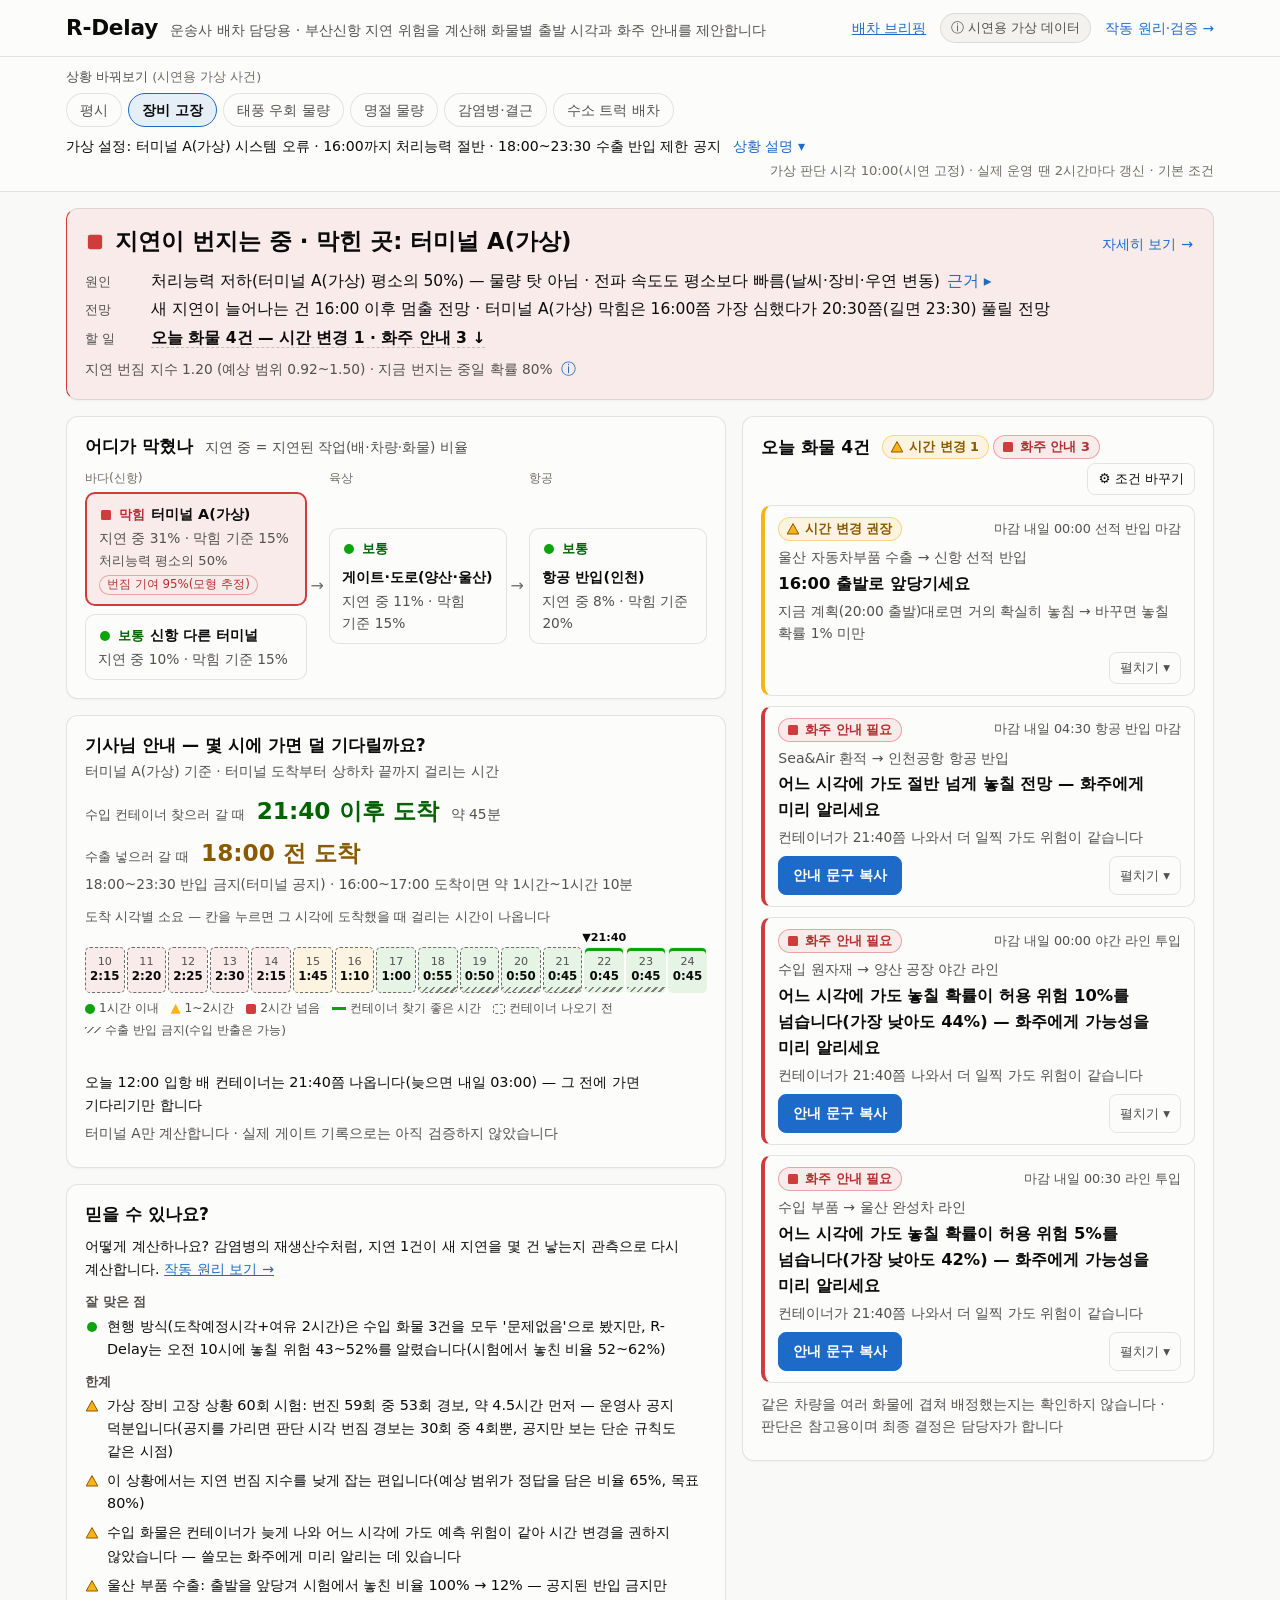
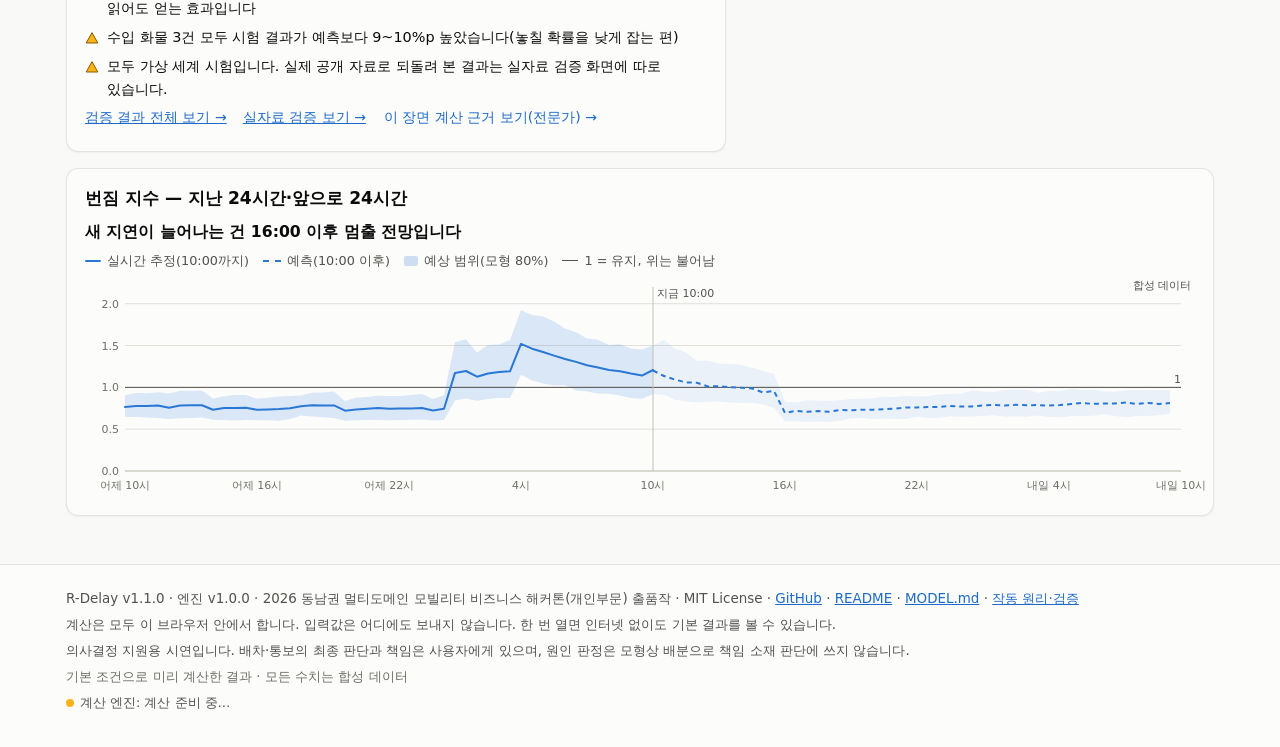
==== commit 72f4dca9: "실자료 후향 검증: 부산신항 공개 자료 백테스트와 '실자료 검증' 화면 공개 자료(해양수산부 PORT-MIS 관제정보, 기상청, 한국도로공사 등)로 2023-01~2026-10을 " ====
--- a/docs/analysis.html
+++ b/docs/analysis.html
@@ -8,7 +8,7 @@
   <meta name="theme-color" content="#fcfcfb" media="(prefers-color-scheme: light)">
   <meta name="theme-color" content="#1a1a19" media="(prefers-color-scheme: dark)">
   <link rel="icon" href="assets/img/icon.svg" type="image/svg+xml">
-  <link rel="stylesheet" href="assets/css/style.css?v=20261105a">
+  <link rel="stylesheet" href="assets/css/style.css?v=20261106a">
   <script>
     // 배포 직후 옛 서비스 워커가 옛 화면 파일을 섞어 주면 첫 화면이 비어 버린다. 첫 화면을 그리기 전에 화면 스크립트(assets/js)에서
     // 오류가 나면, 새 워커를 내려받는 중이면 자리 잡을 때까지(최대 30초), 아니면 4초 기다렸다가 한 번만 새로 고친다.
@@ -47,7 +47,7 @@
       window.addEventListener("unhandledrejection", function (e) { if (fromApp(e.reason && e.reason.stack)) retry(); });
     })();
   </script>
-  <script type="module" src="assets/js/app.js?v=20261105a"></script>
+  <script type="module" src="assets/js/app.js?v=20261106a"></script>
 </head>
 <body>
 <a class="skip" href="#status">본문으로 건너뛰기</a>
@@ -153,7 +153,7 @@
         <ul class="trust-list" id="trust-good" aria-labelledby="trust-good-h"></ul>
         <h3 class="trust-h" id="trust-lim-h">한계</h3>
         <ul class="trust-list" id="trust-limits" aria-labelledby="trust-lim-h"></ul>
-        <p class="trust-links"><a href="method.html#valid">검증 결과 전체 보기 →</a> <button type="button" class="link" id="open-valid">이 장면 계산 근거 보기(전문가) →</button></p>
+        <p class="trust-links"><a href="method.html#valid">검증 결과 전체 보기 →</a> <a href="backtest.html">실자료 검증 보기 →</a> <button type="button" class="link" id="open-valid">이 장면 계산 근거 보기(전문가) →</button></p>
       </section>
 
       <section id="trend" class="card" aria-labelledby="trend-h">
@@ -298,8 +298,8 @@
 <!-- 가상 데이터 안내 -->
 <dialog id="about" class="modal" aria-labelledby="about-h">
   <h2 id="about-h">시연용 가상 데이터</h2>
-  <p><b>합성 데이터 개념검증(TRL 3 수준)입니다.</b> 실데이터는 아직 연동하지 않았습니다. 화면의 수치는 공개 보도로 확인한 사건 유형(장비 고장, 우회 물량, 명절 물량, 인력 결근)을 본뜬 합성 자료로 계산했으며, 특정 터미널·기업의 자료나 판정이 아닙니다(터미널 이름은 가상). 판단은 의사결정 지원용이고 최종 결정과 책임은 사용자에게 있습니다.</p>
-  <p class="aside">엔진 <span id="about-ver">v1.0.0</span> · <a href="method.html">작동 원리·검증 보기 →</a></p>
+  <p><b>합성 데이터 개념검증(TRL 3 수준)입니다.</b> 화면은 실데이터와 연결하지 않았습니다. 공개 실자료 후향 검증(실시간 운영 검증 아님) 결과는 실자료 검증 화면에 따로 있습니다. 화면의 수치는 공개 보도로 확인한 사건 유형(장비 고장, 우회 물량, 명절 물량, 인력 결근)을 본뜬 합성 자료로 계산했으며, 특정 터미널·기업의 자료나 판정이 아닙니다(터미널 이름은 가상). 판단은 의사결정 지원용이고 최종 결정과 책임은 사용자에게 있습니다.</p>
+  <p class="aside">엔진 <span id="about-ver">v1.0.0</span> · <a href="method.html">작동 원리·검증 보기 →</a> · <a href="backtest.html">실자료 검증 보기 →</a></p>
   <div class="sheet-actions"><button type="button" class="primary" data-close autofocus>확인</button></div>
 </dialog>
 
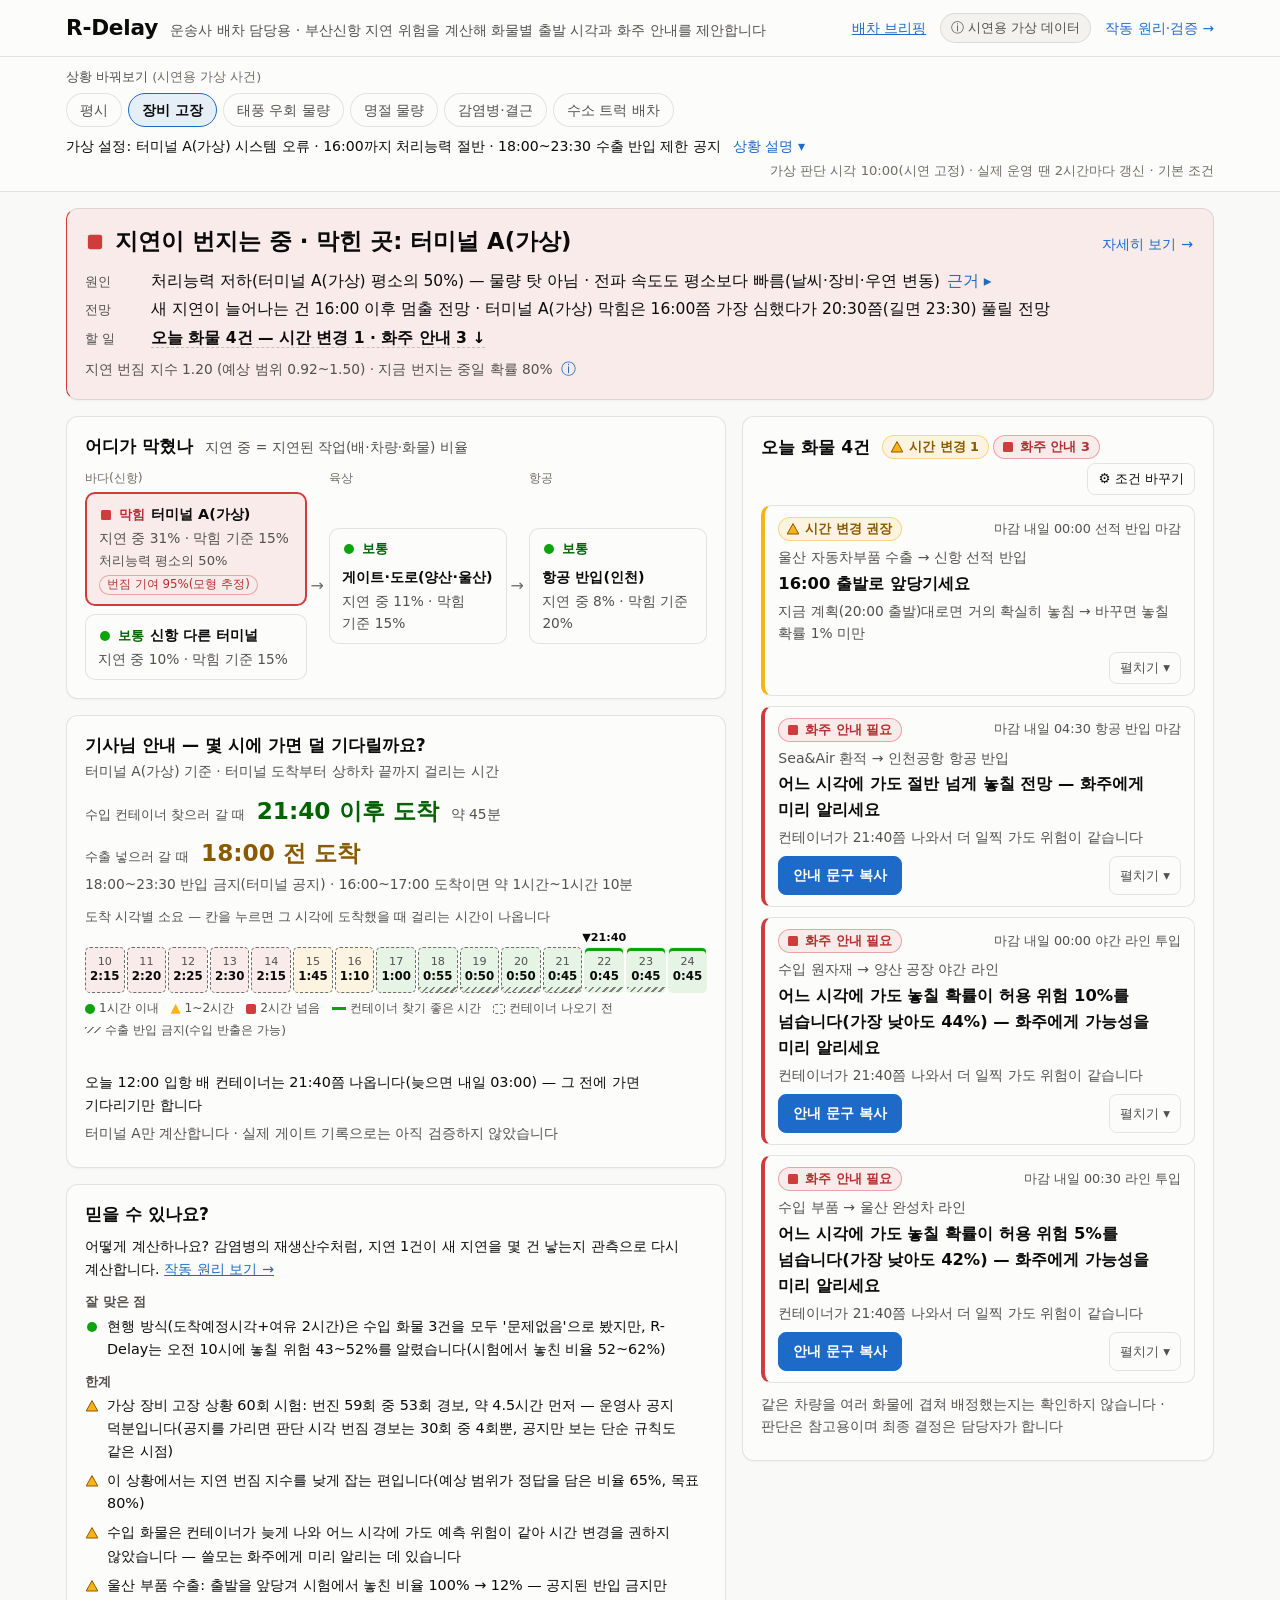
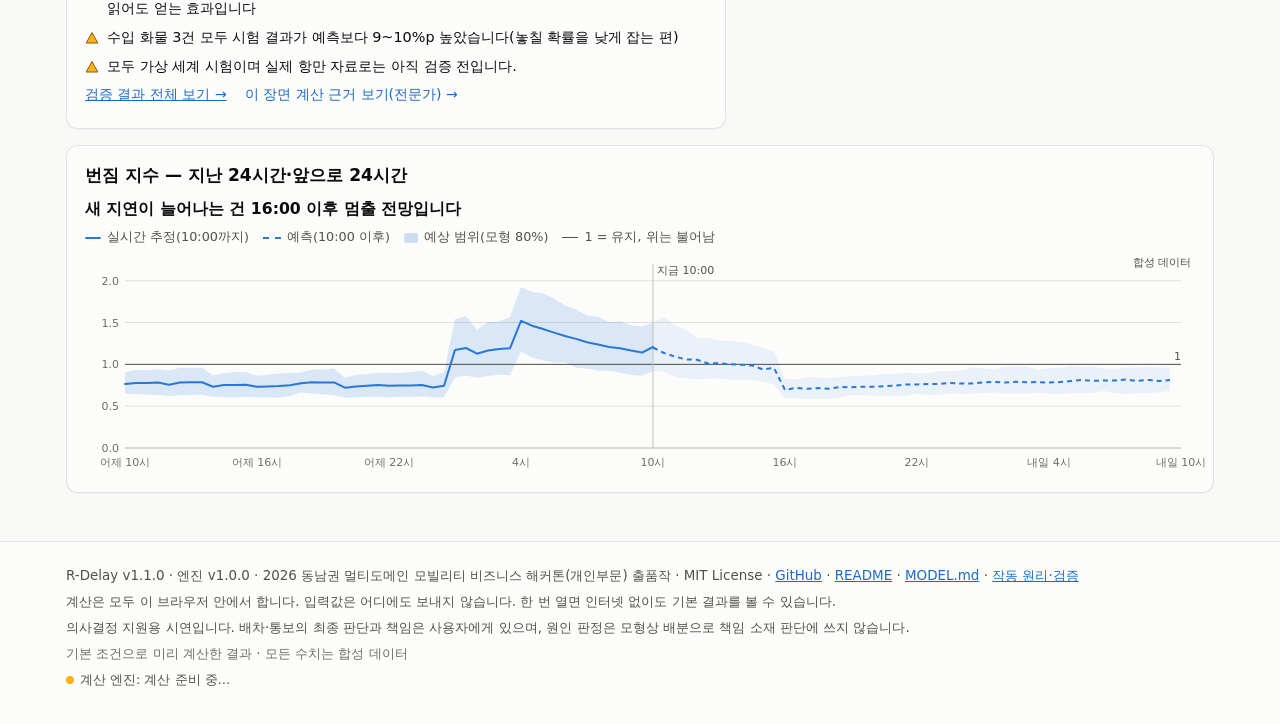
==== commit 129987c0: "부산신항 공개 실자료 백테스트(realdata/) 추가 — 검토 전 로컬 커밋 - realdata/: PORT-MIS 관제정보·기상청·한국도로공사 자료로 판단 격자·선박 단위 표," ====
--- a/docs/analysis.html
+++ b/docs/analysis.html
@@ -8,7 +8,7 @@
   <meta name="theme-color" content="#fcfcfb" media="(prefers-color-scheme: light)">
   <meta name="theme-color" content="#1a1a19" media="(prefers-color-scheme: dark)">
   <link rel="icon" href="assets/img/icon.svg" type="image/svg+xml">
-  <link rel="stylesheet" href="assets/css/style.css?v=20261106a">
+  <link rel="stylesheet" href="assets/css/style.css?v=20261107b">
   <script>
     // 배포 직후 옛 서비스 워커가 옛 화면 파일을 섞어 주면 첫 화면이 비어 버린다. 첫 화면을 그리기 전에 화면 스크립트(assets/js)에서
     // 오류가 나면, 새 워커를 내려받는 중이면 자리 잡을 때까지(최대 30초), 아니면 4초 기다렸다가 한 번만 새로 고친다.
@@ -47,7 +47,7 @@
       window.addEventListener("unhandledrejection", function (e) { if (fromApp(e.reason && e.reason.stack)) retry(); });
     })();
   </script>
-  <script type="module" src="assets/js/app.js?v=20261106a"></script>
+  <script type="module" src="assets/js/app.js?v=20261107b"></script>
 </head>
 <body>
 <a class="skip" href="#status">본문으로 건너뛰기</a>
@@ -153,7 +153,7 @@
         <ul class="trust-list" id="trust-good" aria-labelledby="trust-good-h"></ul>
         <h3 class="trust-h" id="trust-lim-h">한계</h3>
         <ul class="trust-list" id="trust-limits" aria-labelledby="trust-lim-h"></ul>
-        <p class="trust-links"><a href="method.html#valid">검증 결과 전체 보기 →</a> <a href="backtest.html">실자료 검증 보기 →</a> <button type="button" class="link" id="open-valid">이 장면 계산 근거 보기(전문가) →</button></p>
+        <p class="trust-links"><a href="method.html#valid">검증 결과 전체 보기 →</a> <button type="button" class="link" id="open-valid">이 장면 계산 근거 보기(전문가) →</button></p>
       </section>
 
       <section id="trend" class="card" aria-labelledby="trend-h">
@@ -298,8 +298,8 @@
 <!-- 가상 데이터 안내 -->
 <dialog id="about" class="modal" aria-labelledby="about-h">
   <h2 id="about-h">시연용 가상 데이터</h2>
-  <p><b>합성 데이터 개념검증(TRL 3 수준)입니다.</b> 화면은 실데이터와 연결하지 않았습니다. 공개 실자료 후향 검증(실시간 운영 검증 아님) 결과는 실자료 검증 화면에 따로 있습니다. 화면의 수치는 공개 보도로 확인한 사건 유형(장비 고장, 우회 물량, 명절 물량, 인력 결근)을 본뜬 합성 자료로 계산했으며, 특정 터미널·기업의 자료나 판정이 아닙니다(터미널 이름은 가상). 판단은 의사결정 지원용이고 최종 결정과 책임은 사용자에게 있습니다.</p>
-  <p class="aside">엔진 <span id="about-ver">v1.0.0</span> · <a href="method.html">작동 원리·검증 보기 →</a> · <a href="backtest.html">실자료 검증 보기 →</a></p>
+  <p><b>상황판 장면은 합성 데이터입니다(개념검증, TRL 3 수준).</b> 부산신항 2023~2026 공개 실자료로 과거를 되돌려 본 검증은 <a href="backtest.html">실자료 검증</a> 페이지에 따로 있습니다. 화면의 수치는 공개 보도로 확인한 사건 유형(장비 고장, 우회 물량, 명절 물량, 인력 결근)을 본뜬 합성 자료로 계산했으며, 특정 터미널·기업의 자료나 판정이 아닙니다(터미널 이름은 가상). 판단은 의사결정 지원용이고 최종 결정과 책임은 사용자에게 있습니다.</p>
+  <p class="aside">엔진 <span id="about-ver">v1.0.0</span> · <a href="method.html">작동 원리·검증 보기 →</a> · <a href="backtest.html">실자료 검증 →</a></p>
   <div class="sheet-actions"><button type="button" class="primary" data-close autofocus>확인</button></div>
 </dialog>
 
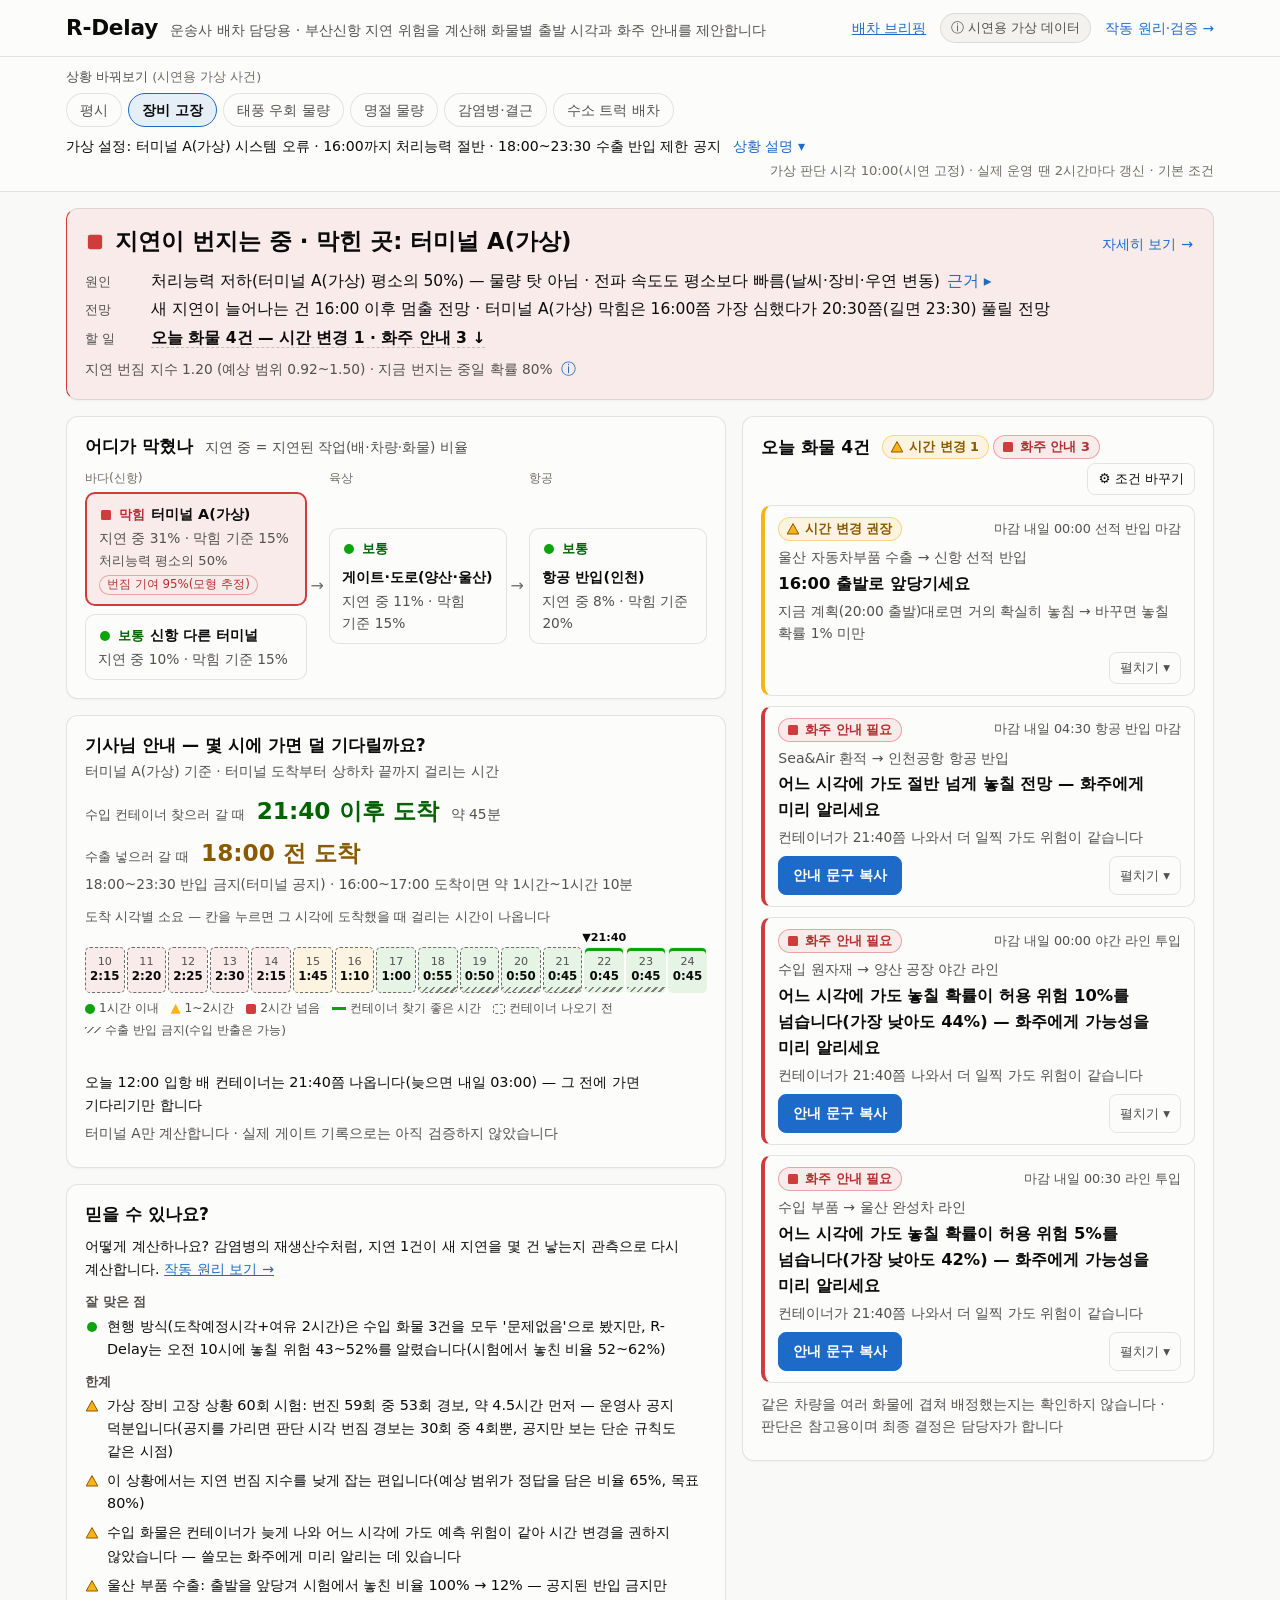
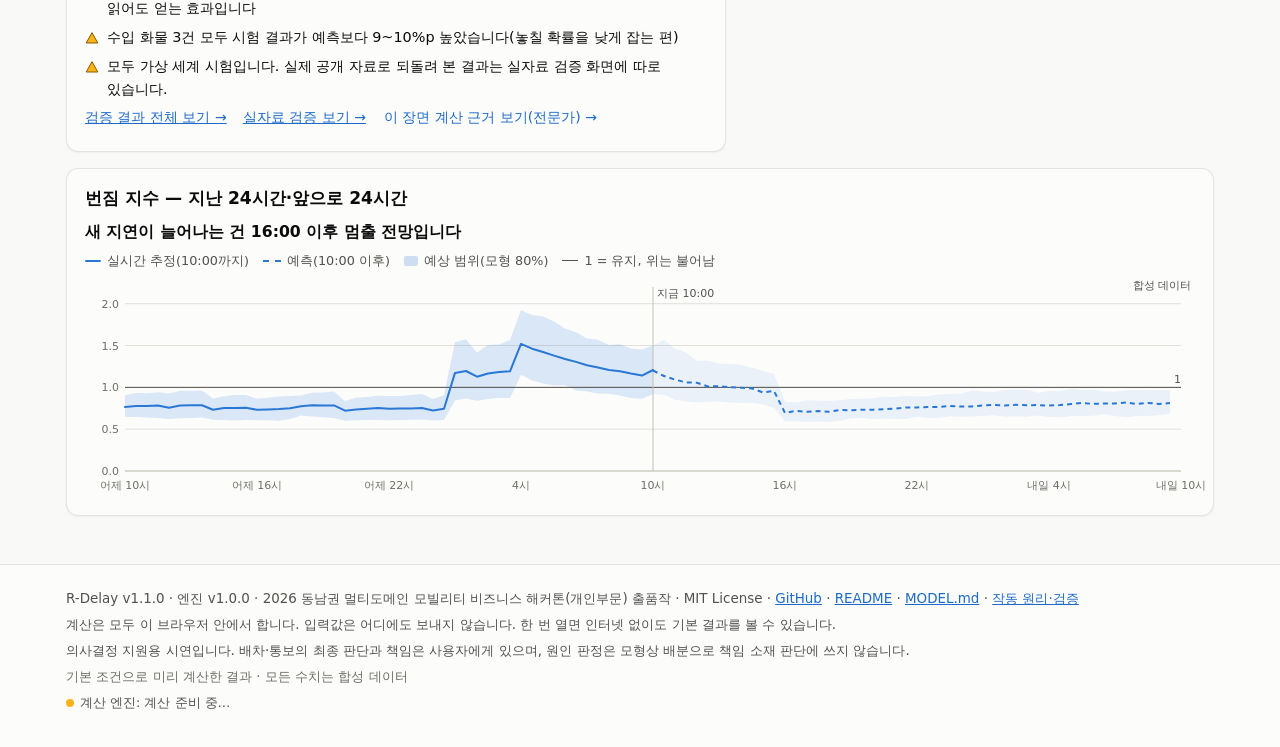
==== commit f2f9660a: "두 번째 실자료 분석(선박별 하루 전 경보, realdata_ship/)을 주 분석과 함께 추가 - realdata_ship/: 같은 공개 자료·같은 정답(정박지 대기 12시간 초" ====
--- a/docs/analysis.html
+++ b/docs/analysis.html
@@ -8,7 +8,7 @@
   <meta name="theme-color" content="#fcfcfb" media="(prefers-color-scheme: light)">
   <meta name="theme-color" content="#1a1a19" media="(prefers-color-scheme: dark)">
   <link rel="icon" href="assets/img/icon.svg" type="image/svg+xml">
-  <link rel="stylesheet" href="assets/css/style.css?v=20261107b">
+  <link rel="stylesheet" href="assets/css/style.css?v=20261107a">
   <script>
     // 배포 직후 옛 서비스 워커가 옛 화면 파일을 섞어 주면 첫 화면이 비어 버린다. 첫 화면을 그리기 전에 화면 스크립트(assets/js)에서
     // 오류가 나면, 새 워커를 내려받는 중이면 자리 잡을 때까지(최대 30초), 아니면 4초 기다렸다가 한 번만 새로 고친다.
@@ -47,7 +47,7 @@
       window.addEventListener("unhandledrejection", function (e) { if (fromApp(e.reason && e.reason.stack)) retry(); });
     })();
   </script>
-  <script type="module" src="assets/js/app.js?v=20261107b"></script>
+  <script type="module" src="assets/js/app.js?v=20261107a"></script>
 </head>
 <body>
 <a class="skip" href="#status">본문으로 건너뛰기</a>
@@ -153,7 +153,7 @@
         <ul class="trust-list" id="trust-good" aria-labelledby="trust-good-h"></ul>
         <h3 class="trust-h" id="trust-lim-h">한계</h3>
         <ul class="trust-list" id="trust-limits" aria-labelledby="trust-lim-h"></ul>
-        <p class="trust-links"><a href="method.html#valid">검증 결과 전체 보기 →</a> <button type="button" class="link" id="open-valid">이 장면 계산 근거 보기(전문가) →</button></p>
+        <p class="trust-links"><a href="method.html#valid">검증 결과 전체 보기 →</a> <a href="backtest.html">실자료 검증 보기 →</a> <button type="button" class="link" id="open-valid">이 장면 계산 근거 보기(전문가) →</button></p>
       </section>
 
       <section id="trend" class="card" aria-labelledby="trend-h">
@@ -298,8 +298,8 @@
 <!-- 가상 데이터 안내 -->
 <dialog id="about" class="modal" aria-labelledby="about-h">
   <h2 id="about-h">시연용 가상 데이터</h2>
-  <p><b>상황판 장면은 합성 데이터입니다(개념검증, TRL 3 수준).</b> 부산신항 2023~2026 공개 실자료로 과거를 되돌려 본 검증은 <a href="backtest.html">실자료 검증</a> 페이지에 따로 있습니다. 화면의 수치는 공개 보도로 확인한 사건 유형(장비 고장, 우회 물량, 명절 물량, 인력 결근)을 본뜬 합성 자료로 계산했으며, 특정 터미널·기업의 자료나 판정이 아닙니다(터미널 이름은 가상). 판단은 의사결정 지원용이고 최종 결정과 책임은 사용자에게 있습니다.</p>
-  <p class="aside">엔진 <span id="about-ver">v1.0.0</span> · <a href="method.html">작동 원리·검증 보기 →</a> · <a href="backtest.html">실자료 검증 →</a></p>
+  <p><b>합성 데이터 개념검증(TRL 3 수준)입니다.</b> 화면은 실데이터와 연결하지 않았습니다. 공개 실자료 후향 검증(실시간 운영 검증 아님) 결과는 실자료 검증 화면에 따로 있습니다. 화면의 수치는 공개 보도로 확인한 사건 유형(장비 고장, 우회 물량, 명절 물량, 인력 결근)을 본뜬 합성 자료로 계산했으며, 특정 터미널·기업의 자료나 판정이 아닙니다(터미널 이름은 가상). 판단은 의사결정 지원용이고 최종 결정과 책임은 사용자에게 있습니다.</p>
+  <p class="aside">엔진 <span id="about-ver">v1.0.0</span> · <a href="method.html">작동 원리·검증 보기 →</a> · <a href="backtest.html">실자료 검증 보기 →</a></p>
   <div class="sheet-actions"><button type="button" class="primary" data-close autofocus>확인</button></div>
 </dialog>
 
